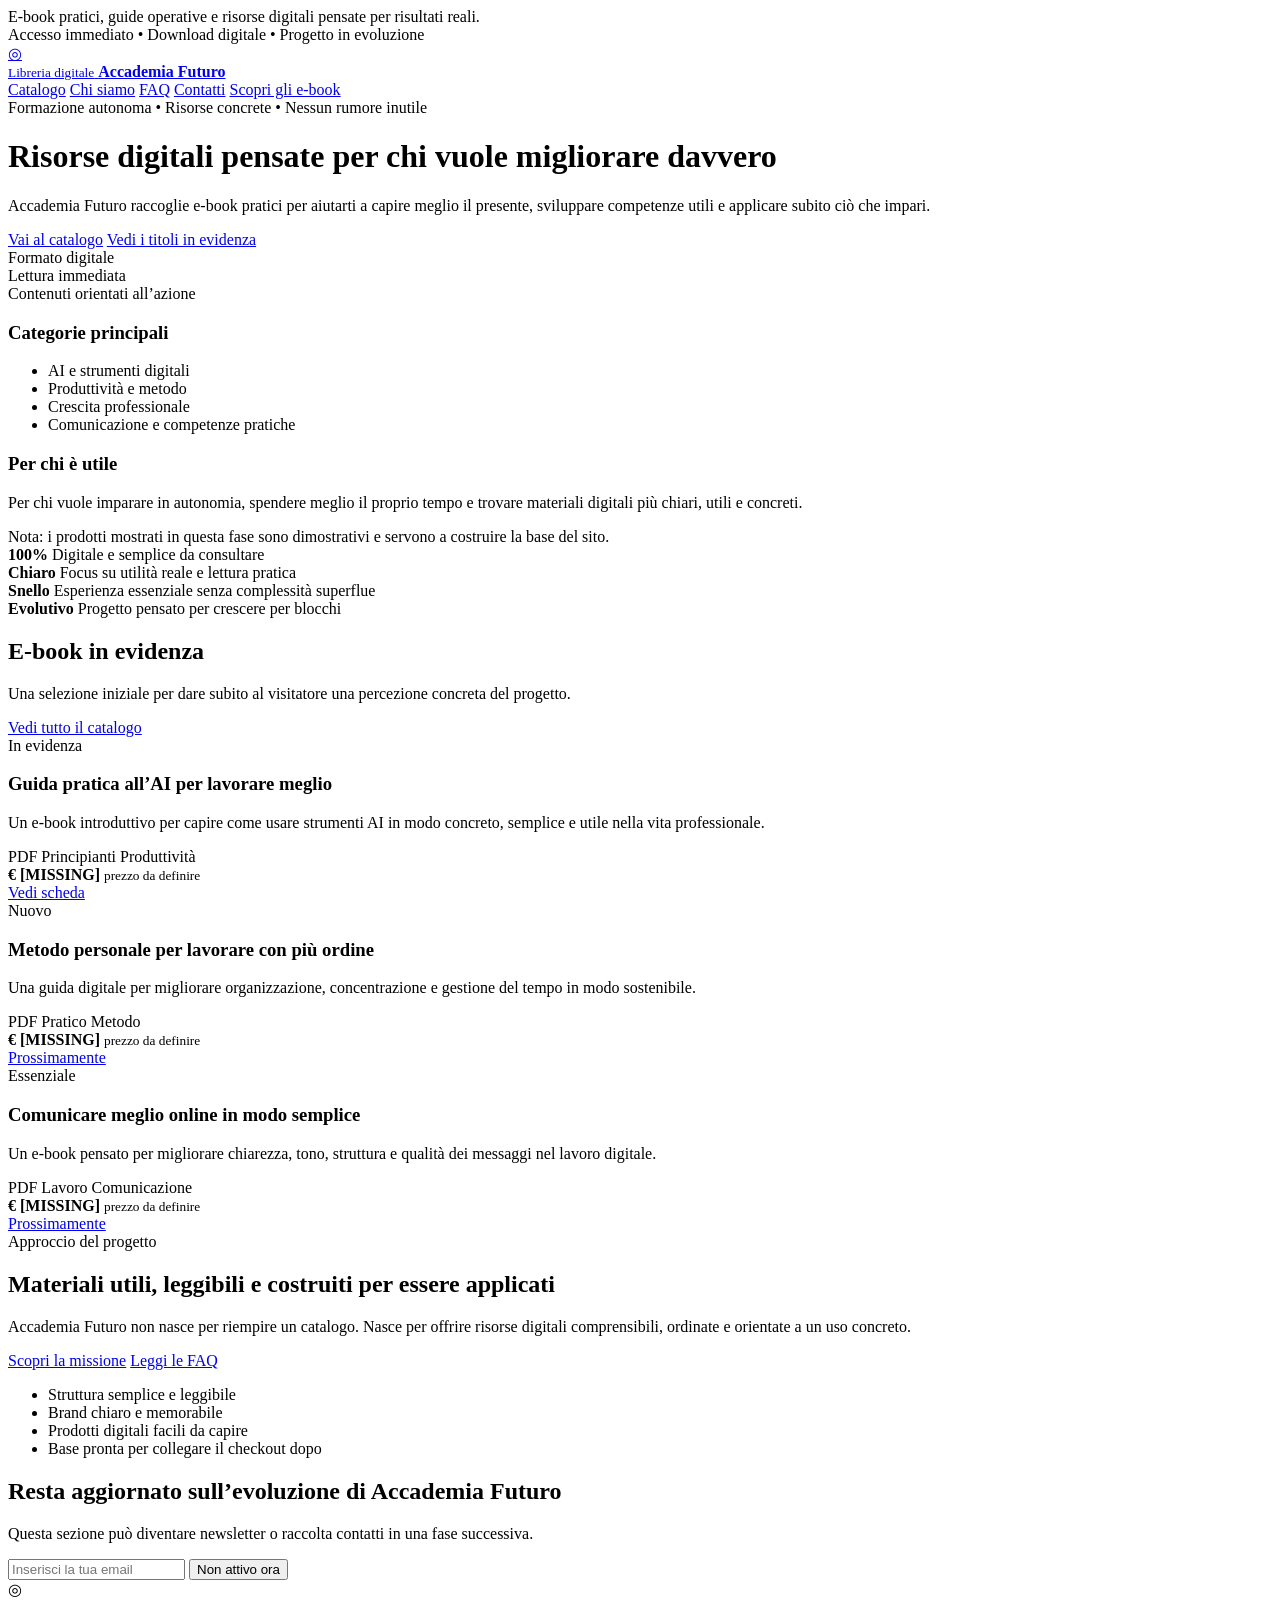
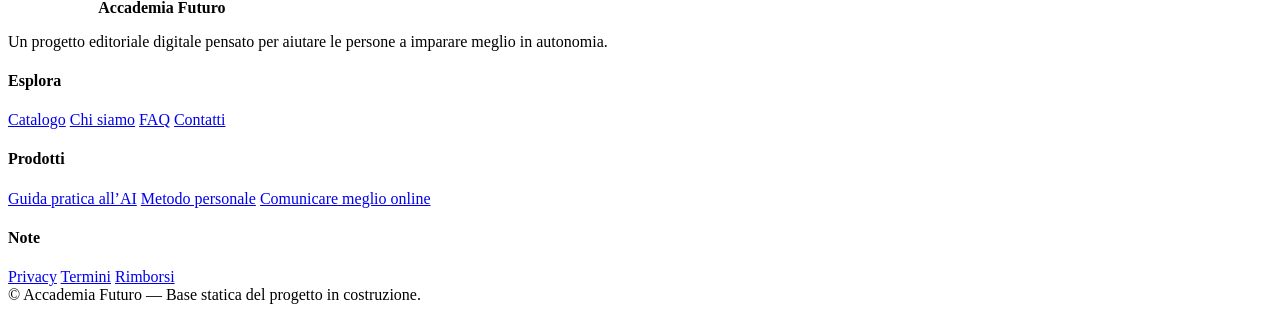
==== index.html @ 24c575aa "Create index.html" ====
<!DOCTYPE html>
<html lang="it">
<head>
  <meta charset="UTF-8" />
  <meta name="viewport" content="width=device-width, initial-scale=1.0" />
  <title>Accademia Futuro | E-book pratici per crescere davvero</title>
  <meta name="description" content="Accademia Futuro è una libreria digitale di e-book pratici per crescita personale, lavoro, AI, produttività e competenze utili nel mondo reale." />
  <link rel="stylesheet" href="assets/css/style.css" />
</head>
<body>
  <div class="topbar">
    <div class="container topbar-inner">
      <div>E-book pratici, guide operative e risorse digitali pensate per risultati reali.</div>
      <div>Accesso immediato • Download digitale • Progetto in evoluzione</div>
    </div>
  </div>

  <header class="site-header">
    <div class="container">
      <nav class="nav">
        <a class="brand" href="/">
          <div class="brand-mark">◎</div>
          <div class="brand-meta">
            <small>Libreria digitale</small>
            <strong>Accademia Futuro</strong>
          </div>
        </a>

        <div class="nav-links">
          <a href="catalogo/">Catalogo</a>
          <a href="chi-siamo/">Chi siamo</a>
          <a href="faq/">FAQ</a>
          <a href="contatti/">Contatti</a>
          <a href="catalogo/" class="nav-cta">Scopri gli e-book</a>
        </div>
      </nav>

      <div class="hero">
        <div class="hero-panel">
          <div class="eyebrow">Formazione autonoma • Risorse concrete • Nessun rumore inutile</div>
          <h1>Risorse digitali pensate per chi vuole migliorare davvero</h1>
          <p class="hero-subtitle">
            Accademia Futuro raccoglie e-book pratici per aiutarti a capire meglio il presente,
            sviluppare competenze utili e applicare subito ciò che impari.
          </p>

          <div class="hero-actions">
            <a class="btn btn-primary" href="catalogo/">Vai al catalogo</a>
            <a class="btn btn-secondary" href="#in-evidenza">Vedi i titoli in evidenza</a>
          </div>

          <div class="hero-trust">
            <div class="trust-pill">Formato digitale</div>
            <div class="trust-pill">Lettura immediata</div>
            <div class="trust-pill">Contenuti orientati all’azione</div>
          </div>
        </div>

        <aside class="hero-side">
          <div class="hero-card">
            <h3>Categorie principali</h3>
            <ul class="mini-list">
              <li>AI e strumenti digitali</li>
              <li>Produttività e metodo</li>
              <li>Crescita professionale</li>
              <li>Comunicazione e competenze pratiche</li>
            </ul>
          </div>

          <div class="hero-mini">
            <h3>Per chi è utile</h3>
            <p>
              Per chi vuole imparare in autonomia, spendere meglio il proprio tempo
              e trovare materiali digitali più chiari, utili e concreti.
            </p>
          </div>

          <div class="warn-box">
            Nota: i prodotti mostrati in questa fase sono dimostrativi e servono a costruire la base del sito.
          </div>
        </aside>
      </div>
    </div>
  </header>

  <main>
    <section class="section">
      <div class="container">
        <div class="stats-row">
          <div class="stat-card">
            <strong>100%</strong>
            <span>Digitale e semplice da consultare</span>
          </div>
          <div class="stat-card">
            <strong>Chiaro</strong>
            <span>Focus su utilità reale e lettura pratica</span>
          </div>
          <div class="stat-card">
            <strong>Snello</strong>
            <span>Esperienza essenziale senza complessità superflue</span>
          </div>
          <div class="stat-card">
            <strong>Evolutivo</strong>
            <span>Progetto pensato per crescere per blocchi</span>
          </div>
        </div>
      </div>
    </section>

    <section class="section" id="in-evidenza">
      <div class="container">
        <div class="section-head">
          <div>
            <h2>E-book in evidenza</h2>
            <p>Una selezione iniziale per dare subito al visitatore una percezione concreta del progetto.</p>
          </div>
          <a class="btn btn-primary" href="catalogo/">Vedi tutto il catalogo</a>
        </div>

        <div class="grid-3">
          <article class="course-card">
            <div class="badge">In evidenza</div>
            <h3>Guida pratica all’AI per lavorare meglio</h3>
            <p>Un e-book introduttivo per capire come usare strumenti AI in modo concreto, semplice e utile nella vita professionale.</p>
            <div class="meta">
              <span>PDF</span>
              <span>Principianti</span>
              <span>Produttività</span>
            </div>
            <div class="price-row">
              <div class="price">
                <strong>€ [MISSING]</strong>
                <small>prezzo da definire</small>
              </div>
              <a class="btn btn-primary" href="ebook/guida-ai-pratica.html">Vedi scheda</a>
            </div>
          </article>

          <article class="course-card">
            <div class="badge">Nuovo</div>
            <h3>Metodo personale per lavorare con più ordine</h3>
            <p>Una guida digitale per migliorare organizzazione, concentrazione e gestione del tempo in modo sostenibile.</p>
            <div class="meta">
              <span>PDF</span>
              <span>Pratico</span>
              <span>Metodo</span>
            </div>
            <div class="price-row">
              <div class="price">
                <strong>€ [MISSING]</strong>
                <small>prezzo da definire</small>
              </div>
              <a class="btn btn-primary" href="#">Prossimamente</a>
            </div>
          </article>

          <article class="course-card">
            <div class="badge">Essenziale</div>
            <h3>Comunicare meglio online in modo semplice</h3>
            <p>Un e-book pensato per migliorare chiarezza, tono, struttura e qualità dei messaggi nel lavoro digitale.</p>
            <div class="meta">
              <span>PDF</span>
              <span>Lavoro</span>
              <span>Comunicazione</span>
            </div>
            <div class="price-row">
              <div class="price">
                <strong>€ [MISSING]</strong>
                <small>prezzo da definire</small>
              </div>
              <a class="btn btn-primary" href="#">Prossimamente</a>
            </div>
          </article>
        </div>
      </div>
    </section>

    <section class="section">
      <div class="container">
        <div class="highlight-banner">
          <div>
            <div class="badge badge-light">Approccio del progetto</div>
            <h2>Materiali utili, leggibili e costruiti per essere applicati</h2>
            <p>
              Accademia Futuro non nasce per riempire un catalogo.
              Nasce per offrire risorse digitali comprensibili, ordinate e orientate a un uso concreto.
            </p>
            <div class="hero-actions">
              <a class="btn btn-primary" href="chi-siamo/">Scopri la missione</a>
              <a class="btn btn-secondary" href="faq/">Leggi le FAQ</a>
            </div>
          </div>
          <div>
            <ul class="check-list">
              <li>Struttura semplice e leggibile</li>
              <li>Brand chiaro e memorabile</li>
              <li>Prodotti digitali facili da capire</li>
              <li>Base pronta per collegare il checkout dopo</li>
            </ul>
          </div>
        </div>
      </div>
    </section>

    <section class="section" id="newsletter">
      <div class="container">
        <div class="card dark-card">
          <div class="section-head">
            <div>
              <h2>Resta aggiornato sull’evoluzione di Accademia Futuro</h2>
              <p>Questa sezione può diventare newsletter o raccolta contatti in una fase successiva.</p>
            </div>
          </div>

          <div class="newsletter">
            <input type="email" placeholder="Inserisci la tua email" />
            <button class="btn btn-primary" type="button">Non attivo ora</button>
          </div>
        </div>
      </div>
    </section>
  </main>

  <footer class="footer">
    <div class="container">
      <div class="footer-grid">
        <div>
          <div class="brand footer-brand">
            <div class="brand-mark">◎</div>
            <div class="brand-meta">
              <small style="color:rgba(255,255,255,0.62);">Libreria digitale</small>
              <strong>Accademia Futuro</strong>
            </div>
          </div>
          <p>Un progetto editoriale digitale pensato per aiutare le persone a imparare meglio in autonomia.</p>
        </div>

        <div>
          <h4>Esplora</h4>
          <a href="catalogo/">Catalogo</a>
          <a href="chi-siamo/">Chi siamo</a>
          <a href="faq/">FAQ</a>
          <a href="contatti/">Contatti</a>
        </div>

        <div>
          <h4>Prodotti</h4>
          <a href="ebook/guida-ai-pratica.html">Guida pratica all’AI</a>
          <a href="#">Metodo personale</a>
          <a href="#">Comunicare meglio online</a>
        </div>

        <div>
          <h4>Note</h4>
          <a href="#">Privacy</a>
          <a href="#">Termini</a>
          <a href="#">Rimborsi</a>
        </div>
      </div>

      <div class="footer-bottom">
        © Accademia Futuro — Base statica del progetto in costruzione.
      </div>
    </div>
  </footer>

  <script src="assets/js/main.js"></script>
</body>
</html>
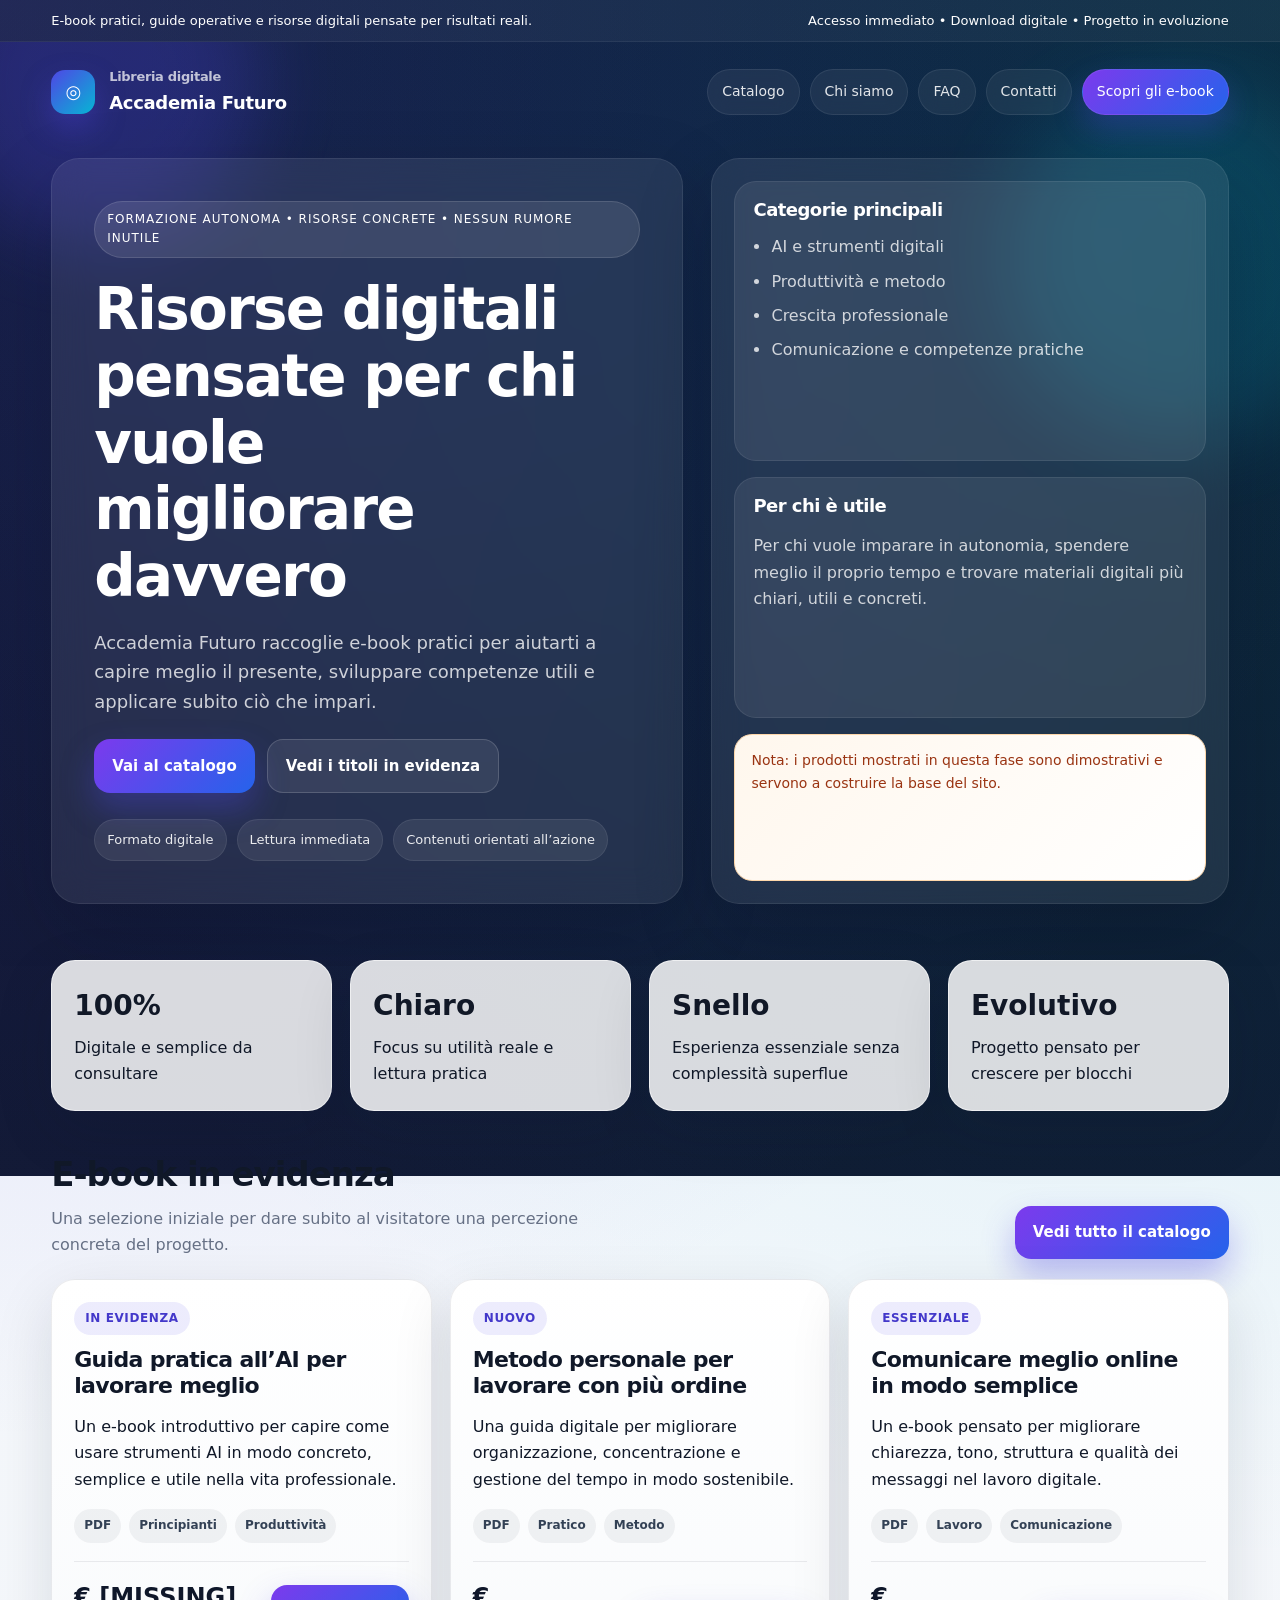
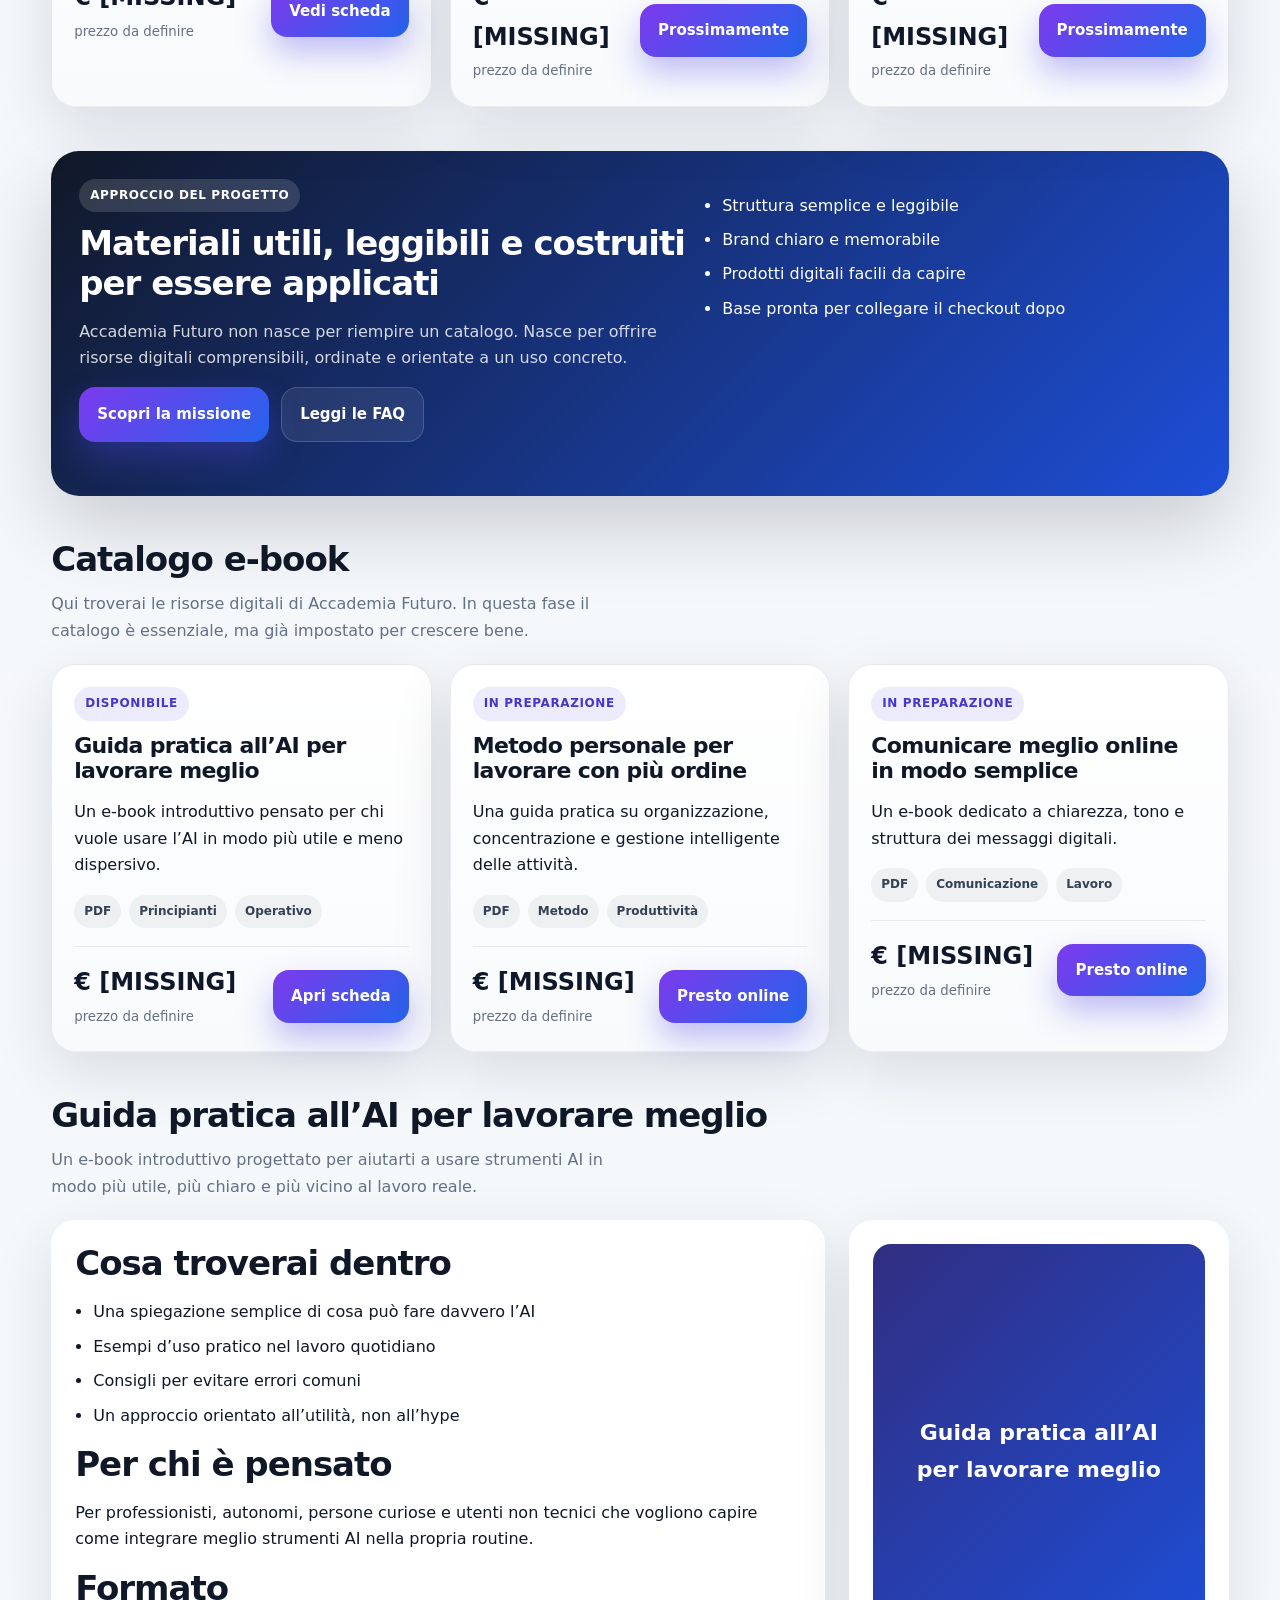
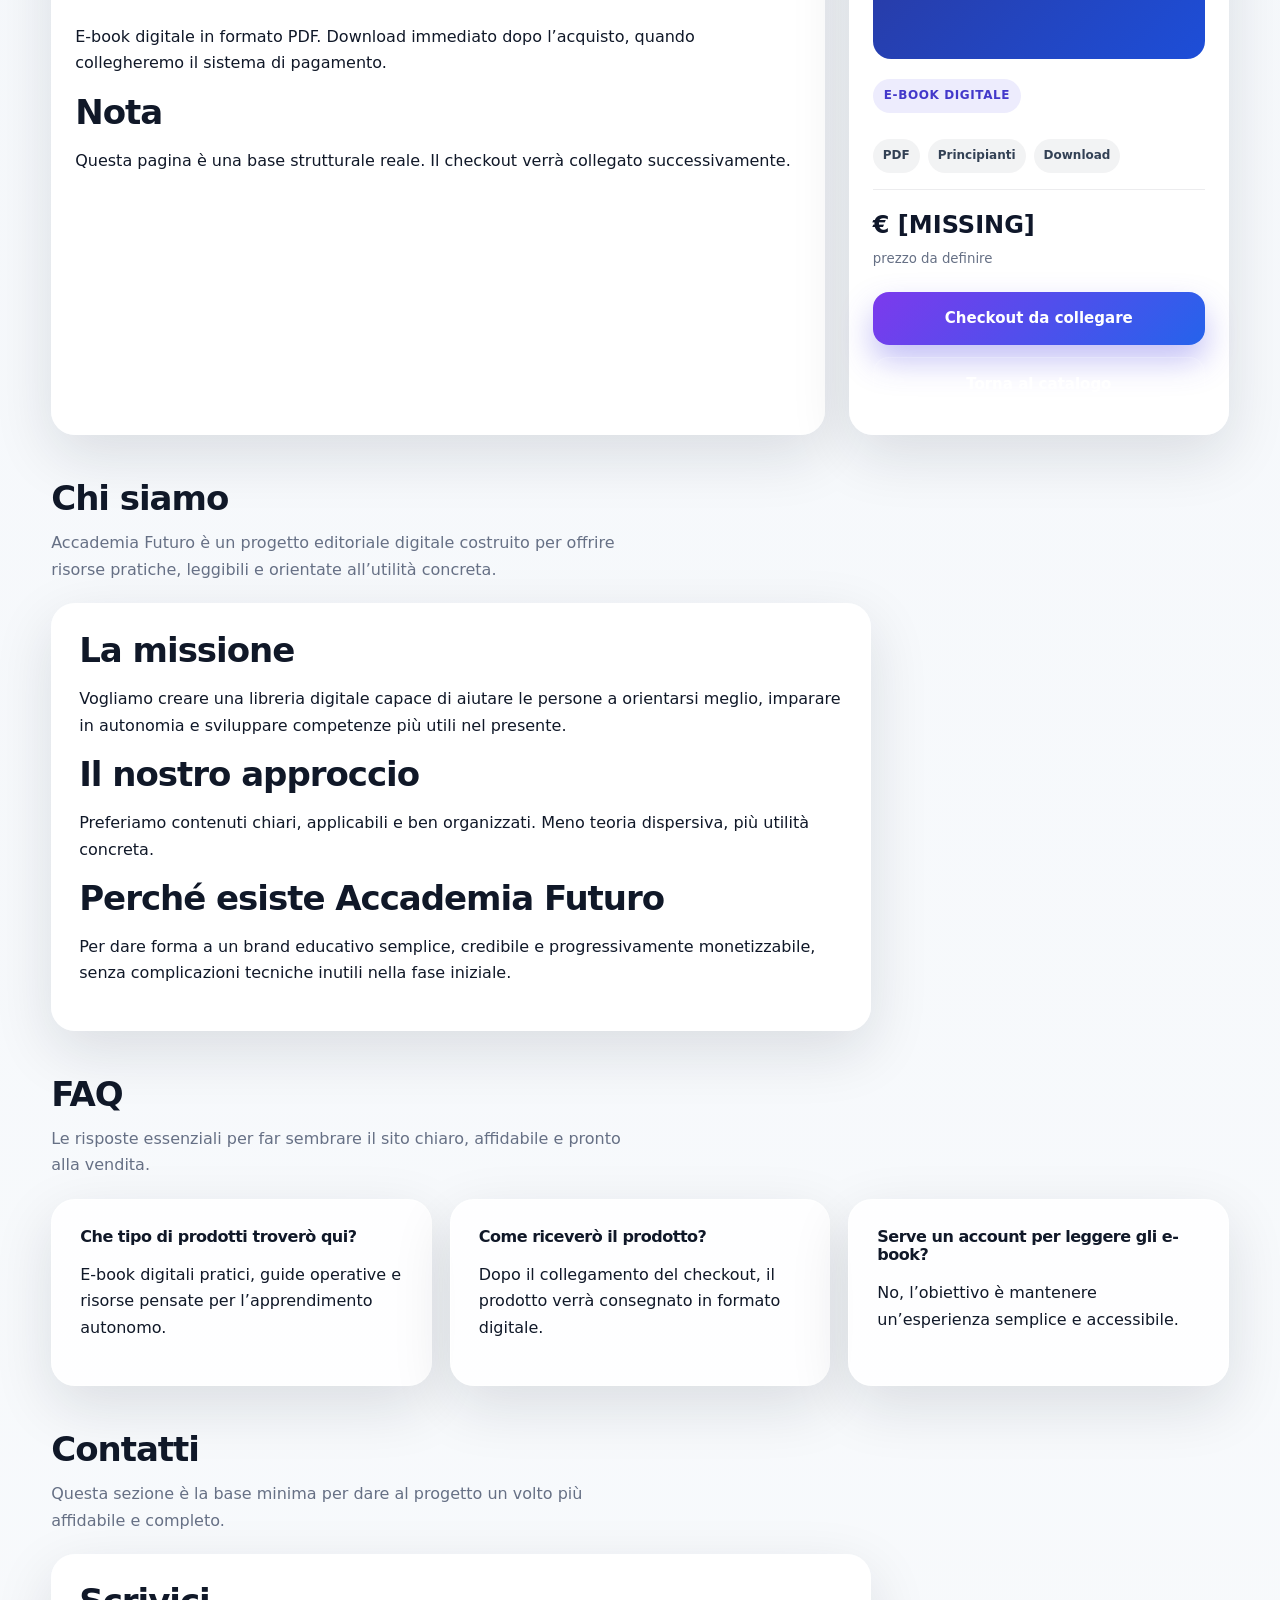
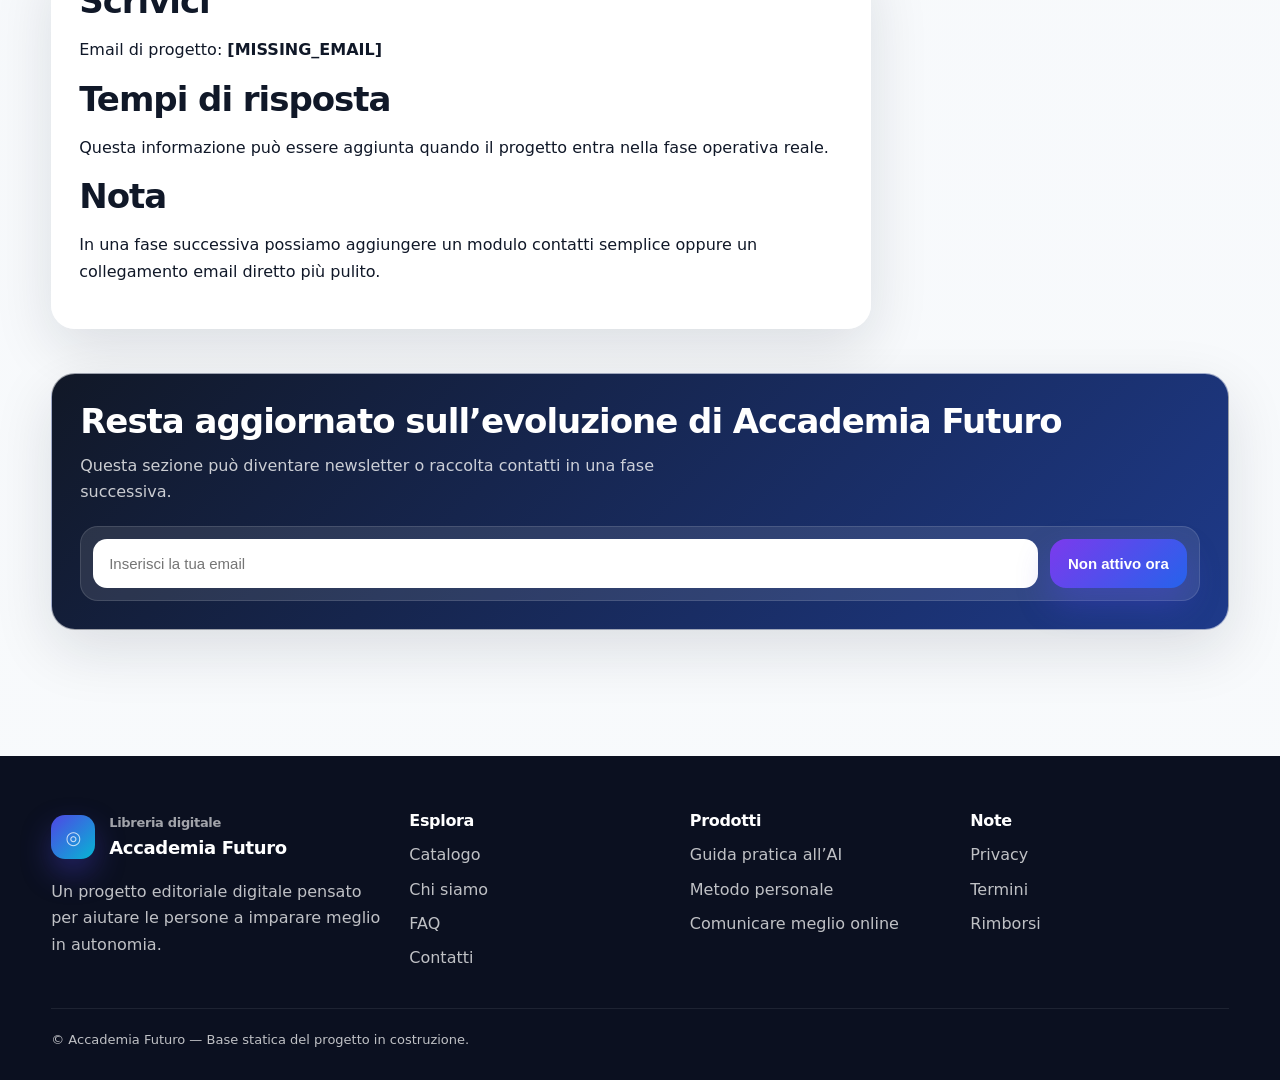
==== commit 0a4269e9: "Update index.html" ====
--- a/index.html
+++ b/index.html
@@ -4,7 +4,10 @@
   <meta charset="UTF-8" />
   <meta name="viewport" content="width=device-width, initial-scale=1.0" />
   <title>Accademia Futuro | E-book pratici per crescere davvero</title>
-  <meta name="description" content="Accademia Futuro è una libreria digitale di e-book pratici per crescita personale, lavoro, AI, produttività e competenze utili nel mondo reale." />
+  <meta
+    name="description"
+    content="Accademia Futuro è una libreria digitale di e-book pratici per crescita personale, lavoro, AI, produttività e competenze utili nel mondo reale."
+  />
   <link rel="stylesheet" href="assets/css/style.css" />
 </head>
 <body>
@@ -15,10 +18,10 @@
     </div>
   </div>
 
-  <header class="site-header">
+  <header class="site-header" id="home">
     <div class="container">
       <nav class="nav">
-        <a class="brand" href="/">
+        <a class="brand" href="#home">
           <div class="brand-mark">◎</div>
           <div class="brand-meta">
             <small>Libreria digitale</small>
@@ -27,11 +30,11 @@
         </a>
 
         <div class="nav-links">
-          <a href="catalogo/">Catalogo</a>
-          <a href="chi-siamo/">Chi siamo</a>
-          <a href="faq/">FAQ</a>
-          <a href="contatti/">Contatti</a>
-          <a href="catalogo/" class="nav-cta">Scopri gli e-book</a>
+          <a href="#catalogo">Catalogo</a>
+          <a href="#chi-siamo">Chi siamo</a>
+          <a href="#faq">FAQ</a>
+          <a href="#contatti">Contatti</a>
+          <a href="#catalogo" class="nav-cta">Scopri gli e-book</a>
         </div>
       </nav>
 
@@ -45,7 +48,7 @@
           </p>
 
           <div class="hero-actions">
-            <a class="btn btn-primary" href="catalogo/">Vai al catalogo</a>
+            <a class="btn btn-primary" href="#catalogo">Vai al catalogo</a>
             <a class="btn btn-secondary" href="#in-evidenza">Vedi i titoli in evidenza</a>
           </div>
 
@@ -114,7 +117,7 @@
             <h2>E-book in evidenza</h2>
             <p>Una selezione iniziale per dare subito al visitatore una percezione concreta del progetto.</p>
           </div>
-          <a class="btn btn-primary" href="catalogo/">Vedi tutto il catalogo</a>
+          <a class="btn btn-primary" href="#catalogo">Vedi tutto il catalogo</a>
         </div>
 
         <div class="grid-3">
@@ -132,7 +135,7 @@
                 <strong>€ [MISSING]</strong>
                 <small>prezzo da definire</small>
               </div>
-              <a class="btn btn-primary" href="ebook/guida-ai-pratica.html">Vedi scheda</a>
+              <a class="btn btn-primary" href="#prodotto-ai">Vedi scheda</a>
             </div>
           </article>
 
@@ -150,7 +153,7 @@
                 <strong>€ [MISSING]</strong>
                 <small>prezzo da definire</small>
               </div>
-              <a class="btn btn-primary" href="#">Prossimamente</a>
+              <a class="btn btn-primary" href="#catalogo">Prossimamente</a>
             </div>
           </article>
 
@@ -168,7 +171,7 @@
                 <strong>€ [MISSING]</strong>
                 <small>prezzo da definire</small>
               </div>
-              <a class="btn btn-primary" href="#">Prossimamente</a>
+              <a class="btn btn-primary" href="#catalogo">Prossimamente</a>
             </div>
           </article>
         </div>
@@ -186,8 +189,8 @@
               Nasce per offrire risorse digitali comprensibili, ordinate e orientate a un uso concreto.
             </p>
             <div class="hero-actions">
-              <a class="btn btn-primary" href="chi-siamo/">Scopri la missione</a>
-              <a class="btn btn-secondary" href="faq/">Leggi le FAQ</a>
+              <a class="btn btn-primary" href="#chi-siamo">Scopri la missione</a>
+              <a class="btn btn-secondary" href="#faq">Leggi le FAQ</a>
             </div>
           </div>
           <div>
@@ -198,6 +201,231 @@
               <li>Base pronta per collegare il checkout dopo</li>
             </ul>
           </div>
+        </div>
+      </div>
+    </section>
+
+    <section class="section" id="catalogo">
+      <div class="container">
+        <div class="section-head">
+          <div>
+            <h2>Catalogo e-book</h2>
+            <p>
+              Qui troverai le risorse digitali di Accademia Futuro.
+              In questa fase il catalogo è essenziale, ma già impostato per crescere bene.
+            </p>
+          </div>
+        </div>
+
+        <div class="grid-3">
+          <article class="course-card">
+            <div class="badge">Disponibile</div>
+            <h3>Guida pratica all’AI per lavorare meglio</h3>
+            <p>Un e-book introduttivo pensato per chi vuole usare l’AI in modo più utile e meno dispersivo.</p>
+            <div class="meta">
+              <span>PDF</span>
+              <span>Principianti</span>
+              <span>Operativo</span>
+            </div>
+            <div class="price-row">
+              <div class="price">
+                <strong>€ [MISSING]</strong>
+                <small>prezzo da definire</small>
+              </div>
+              <a class="btn btn-primary" href="#prodotto-ai">Apri scheda</a>
+            </div>
+          </article>
+
+          <article class="course-card">
+            <div class="badge">In preparazione</div>
+            <h3>Metodo personale per lavorare con più ordine</h3>
+            <p>Una guida pratica su organizzazione, concentrazione e gestione intelligente delle attività.</p>
+            <div class="meta">
+              <span>PDF</span>
+              <span>Metodo</span>
+              <span>Produttività</span>
+            </div>
+            <div class="price-row">
+              <div class="price">
+                <strong>€ [MISSING]</strong>
+                <small>prezzo da definire</small>
+              </div>
+              <a class="btn btn-primary" href="#catalogo">Presto online</a>
+            </div>
+          </article>
+
+          <article class="course-card">
+            <div class="badge">In preparazione</div>
+            <h3>Comunicare meglio online in modo semplice</h3>
+            <p>Un e-book dedicato a chiarezza, tono e struttura dei messaggi digitali.</p>
+            <div class="meta">
+              <span>PDF</span>
+              <span>Comunicazione</span>
+              <span>Lavoro</span>
+            </div>
+            <div class="price-row">
+              <div class="price">
+                <strong>€ [MISSING]</strong>
+                <small>prezzo da definire</small>
+              </div>
+              <a class="btn btn-primary" href="#catalogo">Presto online</a>
+            </div>
+          </article>
+        </div>
+      </div>
+    </section>
+
+    <section class="section" id="prodotto-ai">
+      <div class="container">
+        <div class="section-head">
+          <div>
+            <h2>Guida pratica all’AI per lavorare meglio</h2>
+            <p>
+              Un e-book introduttivo progettato per aiutarti a usare strumenti AI
+              in modo più utile, più chiaro e più vicino al lavoro reale.
+            </p>
+          </div>
+        </div>
+
+        <div class="product-layout">
+          <div class="product-box">
+            <h2>Cosa troverai dentro</h2>
+            <ul class="list-clean">
+              <li>Una spiegazione semplice di cosa può fare davvero l’AI</li>
+              <li>Esempi d’uso pratico nel lavoro quotidiano</li>
+              <li>Consigli per evitare errori comuni</li>
+              <li>Un approccio orientato all’utilità, non all’hype</li>
+            </ul>
+
+            <h2>Per chi è pensato</h2>
+            <p>
+              Per professionisti, autonomi, persone curiose e utenti non tecnici
+              che vogliono capire come integrare meglio strumenti AI nella propria routine.
+            </p>
+
+            <h2>Formato</h2>
+            <p>
+              E-book digitale in formato PDF. Download immediato dopo l’acquisto,
+              quando collegheremo il sistema di pagamento.
+            </p>
+
+            <h2>Nota</h2>
+            <p>
+              Questa pagina è una base strutturale reale. Il checkout verrà collegato successivamente.
+            </p>
+          </div>
+
+          <aside class="product-box">
+            <div class="product-cover">
+              Guida pratica all’AI<br />per lavorare meglio
+            </div>
+
+            <div style="margin-top:20px;">
+              <div class="badge">E-book digitale</div>
+              <div class="meta">
+                <span>PDF</span>
+                <span>Principianti</span>
+                <span>Download</span>
+              </div>
+
+              <div class="price-row" style="margin-top:8px;">
+                <div class="price">
+                  <strong>€ [MISSING]</strong>
+                  <small>prezzo da definire</small>
+                </div>
+              </div>
+
+              <div style="margin-top:20px; display:grid; gap:12px;">
+                <a class="btn btn-primary" href="#">Checkout da collegare</a>
+                <a class="btn btn-secondary" href="#catalogo">Torna al catalogo</a>
+              </div>
+            </div>
+          </aside>
+        </div>
+      </div>
+    </section>
+
+    <section class="section" id="chi-siamo">
+      <div class="container">
+        <div class="section-head">
+          <div>
+            <h2>Chi siamo</h2>
+            <p>
+              Accademia Futuro è un progetto editoriale digitale costruito per offrire risorse pratiche,
+              leggibili e orientate all’utilità concreta.
+            </p>
+          </div>
+        </div>
+
+        <div class="page-card text-block">
+          <h2>La missione</h2>
+          <p>
+            Vogliamo creare una libreria digitale capace di aiutare le persone a orientarsi meglio,
+            imparare in autonomia e sviluppare competenze più utili nel presente.
+          </p>
+
+          <h2>Il nostro approccio</h2>
+          <p>
+            Preferiamo contenuti chiari, applicabili e ben organizzati. Meno teoria dispersiva, più utilità concreta.
+          </p>
+
+          <h2>Perché esiste Accademia Futuro</h2>
+          <p>
+            Per dare forma a un brand educativo semplice, credibile e progressivamente monetizzabile,
+            senza complicazioni tecniche inutili nella fase iniziale.
+          </p>
+        </div>
+      </div>
+    </section>
+
+    <section class="section" id="faq">
+      <div class="container">
+        <div class="section-head">
+          <div>
+            <h2>FAQ</h2>
+            <p>Le risposte essenziali per far sembrare il sito chiaro, affidabile e pronto alla vendita.</p>
+          </div>
+        </div>
+
+        <div class="grid-3">
+          <article class="faq-item card">
+            <h4>Che tipo di prodotti troverò qui?</h4>
+            <p>E-book digitali pratici, guide operative e risorse pensate per l’apprendimento autonomo.</p>
+          </article>
+
+          <article class="faq-item card">
+            <h4>Come riceverò il prodotto?</h4>
+            <p>Dopo il collegamento del checkout, il prodotto verrà consegnato in formato digitale.</p>
+          </article>
+
+          <article class="faq-item card">
+            <h4>Serve un account per leggere gli e-book?</h4>
+            <p>No, l’obiettivo è mantenere un’esperienza semplice e accessibile.</p>
+          </article>
+        </div>
+      </div>
+    </section>
+
+    <section class="section" id="contatti">
+      <div class="container">
+        <div class="section-head">
+          <div>
+            <h2>Contatti</h2>
+            <p>Questa sezione è la base minima per dare al progetto un volto più affidabile e completo.</p>
+          </div>
+        </div>
+
+        <div class="page-card text-block">
+          <h2>Scrivici</h2>
+          <p>Email di progetto: <strong>[MISSING_EMAIL]</strong></p>
+
+          <h2>Tempi di risposta</h2>
+          <p>Questa informazione può essere aggiunta quando il progetto entra nella fase operativa reale.</p>
+
+          <h2>Nota</h2>
+          <p>
+            In una fase successiva possiamo aggiungere un modulo contatti semplice oppure un collegamento email diretto più pulito.
+          </p>
         </div>
       </div>
     </section>
@@ -237,17 +465,17 @@
 
         <div>
           <h4>Esplora</h4>
-          <a href="catalogo/">Catalogo</a>
-          <a href="chi-siamo/">Chi siamo</a>
-          <a href="faq/">FAQ</a>
-          <a href="contatti/">Contatti</a>
+          <a href="#catalogo">Catalogo</a>
+          <a href="#chi-siamo">Chi siamo</a>
+          <a href="#faq">FAQ</a>
+          <a href="#contatti">Contatti</a>
         </div>
 
         <div>
           <h4>Prodotti</h4>
-          <a href="ebook/guida-ai-pratica.html">Guida pratica all’AI</a>
-          <a href="#">Metodo personale</a>
-          <a href="#">Comunicare meglio online</a>
+          <a href="#prodotto-ai">Guida pratica all’AI</a>
+          <a href="#catalogo">Metodo personale</a>
+          <a href="#catalogo">Comunicare meglio online</a>
         </div>
 
         <div>
--- a/assets/css/style.css
+++ b/assets/css/style.css
@@ -0,0 +1,641 @@
+:root {
+  --bg: #0b1020;
+  --surface: rgba(255, 255, 255, 0.84);
+  --text: #101828;
+  --muted: #667085;
+  --muted-dark: rgba(255,255,255,0.78);
+  --accent: #4f46e5;
+  --accent-2: #06b6d4;
+  --warn: #fff7ed;
+  --warn-text: #9a3412;
+  --shadow: 0 20px 60px rgba(15, 23, 42, 0.12);
+  --shadow-strong: 0 30px 80px rgba(2, 6, 23, 0.18);
+  --radius: 24px;
+  --max: 1240px;
+}
+
+* {
+  box-sizing: border-box;
+}
+
+html {
+  scroll-behavior: smooth;
+}
+
+body {
+  margin: 0;
+  font-family: Inter, ui-sans-serif, system-ui, -apple-system, BlinkMacSystemFont, "Segoe UI", sans-serif;
+  background:
+    radial-gradient(circle at top left, rgba(79, 70, 229, 0.22), transparent 24%),
+    radial-gradient(circle at top right, rgba(6, 182, 212, 0.18), transparent 26%),
+    linear-gradient(180deg, #0a1020 0%, #10182f 20%, #f4f7fb 20%, #f8fafc 100%);
+  color: var(--text);
+  line-height: 1.65;
+}
+
+a {
+  color: inherit;
+  text-decoration: none;
+}
+
+.container {
+  width: min(var(--max), 92%);
+  margin: 0 auto;
+}
+
+.topbar {
+  padding: 10px 0;
+  color: white;
+  font-size: 13px;
+  background: rgba(255,255,255,0.04);
+  border-bottom: 1px solid rgba(255,255,255,0.06);
+}
+
+.topbar-inner {
+  display: flex;
+  justify-content: space-between;
+  gap: 16px;
+  flex-wrap: wrap;
+}
+
+.site-header {
+  position: relative;
+  overflow: hidden;
+  color: white;
+  padding-bottom: 62px;
+}
+
+.site-header::before,
+.site-header::after {
+  content: "";
+  position: absolute;
+  border-radius: 999px;
+  filter: blur(40px);
+  opacity: 0.6;
+  pointer-events: none;
+}
+
+.site-header::before {
+  width: 320px;
+  height: 320px;
+  background: rgba(79, 70, 229, 0.42);
+  top: -120px;
+  left: -60px;
+}
+
+.site-header::after {
+  width: 360px;
+  height: 360px;
+  background: rgba(6, 182, 212, 0.28);
+  top: 40px;
+  right: -80px;
+}
+
+.nav {
+  display: flex;
+  align-items: center;
+  justify-content: space-between;
+  gap: 24px;
+  padding: 24px 0 22px;
+  position: relative;
+  z-index: 2;
+}
+
+.brand {
+  display: flex;
+  align-items: center;
+  gap: 14px;
+  font-weight: 800;
+  letter-spacing: -0.02em;
+}
+
+.brand-mark {
+  width: 44px;
+  height: 44px;
+  border-radius: 14px;
+  display: grid;
+  place-items: center;
+  background: linear-gradient(135deg, var(--accent) 0%, var(--accent-2) 100%);
+  box-shadow: 0 14px 30px rgba(79, 70, 229, 0.35);
+  font-size: 18px;
+}
+
+.brand-meta small {
+  display: block;
+  color: rgba(255,255,255,0.72);
+  font-weight: 600;
+  font-size: 13px;
+}
+
+.brand-meta strong {
+  font-size: 18px;
+  color: white;
+}
+
+.nav-links {
+  display: flex;
+  gap: 10px;
+  flex-wrap: wrap;
+  align-items: center;
+}
+
+.nav-links a {
+  padding: 10px 14px;
+  border-radius: 999px;
+  color: rgba(255,255,255,0.88);
+  background: rgba(255,255,255,0.06);
+  border: 1px solid rgba(255,255,255,0.08);
+  backdrop-filter: blur(10px);
+  font-size: 14px;
+}
+
+.nav-links .nav-cta {
+  background: linear-gradient(135deg, #7c3aed 0%, #2563eb 100%);
+  color: white;
+  box-shadow: 0 14px 30px rgba(79, 70, 229, 0.28);
+}
+
+.hero {
+  position: relative;
+  z-index: 2;
+  display: grid;
+  grid-template-columns: 1.1fr 0.9fr;
+  gap: 28px;
+  align-items: stretch;
+  padding-top: 18px;
+}
+
+.hero-panel,
+.hero-side {
+  background: rgba(255,255,255,0.08);
+  border: 1px solid rgba(255,255,255,0.08);
+  border-radius: 28px;
+  backdrop-filter: blur(18px);
+  box-shadow: var(--shadow-strong);
+}
+
+.hero-panel {
+  padding: 42px;
+}
+
+.hero-side {
+  padding: 22px;
+  display: grid;
+  gap: 16px;
+}
+
+.eyebrow {
+  display: inline-flex;
+  align-items: center;
+  gap: 8px;
+  padding: 8px 12px;
+  border-radius: 999px;
+  background: rgba(255,255,255,0.1);
+  font-size: 12px;
+  letter-spacing: 0.08em;
+  text-transform: uppercase;
+  margin-bottom: 18px;
+  border: 1px solid rgba(255,255,255,0.12);
+}
+
+h1, h2, h3, h4 {
+  margin: 0 0 12px;
+  line-height: 1.15;
+  letter-spacing: -0.03em;
+}
+
+h1 {
+  font-size: 58px;
+  max-width: 12ch;
+}
+
+h2 {
+  font-size: 34px;
+}
+
+h3 {
+  font-size: 22px;
+}
+
+h4 {
+  font-size: 16px;
+}
+
+.hero-subtitle {
+  font-size: 18px;
+  max-width: 60ch;
+  color: var(--muted-dark);
+  margin-bottom: 22px;
+}
+
+.hero-actions {
+  display: flex;
+  gap: 12px;
+  flex-wrap: wrap;
+  margin: 10px 0 26px;
+}
+
+.hero-trust {
+  display: flex;
+  flex-wrap: wrap;
+  gap: 10px;
+}
+
+.trust-pill {
+  padding: 9px 12px;
+  border-radius: 999px;
+  font-size: 13px;
+  color: rgba(255,255,255,0.9);
+  background: rgba(255,255,255,0.08);
+  border: 1px solid rgba(255,255,255,0.08);
+}
+
+.hero-card,
+.hero-mini {
+  background: rgba(255,255,255,0.08);
+  border-radius: 22px;
+  border: 1px solid rgba(255,255,255,0.08);
+  padding: 18px;
+}
+
+.hero-card h3,
+.hero-mini h3 {
+  color: white;
+  font-size: 18px;
+}
+
+.hero-card p,
+.hero-mini p,
+.hero-card li,
+.hero-mini li {
+  color: rgba(255,255,255,0.78);
+}
+
+main {
+  padding: 0 0 80px;
+  margin-top: -28px;
+  position: relative;
+  z-index: 3;
+}
+
+.section {
+  padding: 22px 0;
+}
+
+.card,
+.stat-card,
+.course-card,
+.faq-item {
+  background: var(--surface);
+  border: 1px solid rgba(255,255,255,0.58);
+  border-radius: var(--radius);
+  box-shadow: var(--shadow);
+}
+
+.card {
+  padding: 28px;
+}
+
+.dark-card {
+  background: linear-gradient(135deg, #111827 0%, #1e3a8a 100%);
+  color: white;
+}
+
+.section-head {
+  display: flex;
+  justify-content: space-between;
+  align-items: end;
+  gap: 18px;
+  margin-bottom: 20px;
+}
+
+.section-head p {
+  margin: 0;
+  color: var(--muted);
+  max-width: 58ch;
+}
+
+.dark-card .section-head p {
+  color: rgba(255,255,255,0.78);
+}
+
+.grid-3 {
+  display: grid;
+  grid-template-columns: repeat(3, minmax(0, 1fr));
+  gap: 18px;
+}
+
+.stats-row {
+  display: grid;
+  grid-template-columns: repeat(4, 1fr);
+  gap: 18px;
+}
+
+.stat-card {
+  padding: 22px;
+}
+
+.stat-card strong {
+  display: block;
+  font-size: 28px;
+  margin-bottom: 6px;
+  color: #111827;
+}
+
+.course-card {
+  padding: 22px;
+  border: 1px solid rgba(15, 23, 42, 0.08);
+  background: linear-gradient(180deg, rgba(255,255,255,0.96), rgba(248,250,252,0.96));
+}
+
+.badge {
+  display: inline-flex;
+  align-items: center;
+  gap: 8px;
+  padding: 7px 11px;
+  border-radius: 999px;
+  font-size: 12px;
+  font-weight: 800;
+  letter-spacing: 0.05em;
+  text-transform: uppercase;
+  background: rgba(79, 70, 229, 0.1);
+  color: #4338ca;
+  margin-bottom: 12px;
+}
+
+.badge-light {
+  background: rgba(255,255,255,0.14);
+  color: white;
+}
+
+.meta {
+  display: flex;
+  flex-wrap: wrap;
+  gap: 8px;
+  margin: 14px 0 16px;
+}
+
+.meta span {
+  display: inline-flex;
+  padding: 7px 10px;
+  border-radius: 999px;
+  background: rgba(15, 23, 42, 0.05);
+  color: #334155;
+  font-size: 12px;
+  font-weight: 700;
+}
+
+.price-row {
+  display: flex;
+  justify-content: space-between;
+  align-items: center;
+  gap: 16px;
+  margin-top: 18px;
+  padding-top: 16px;
+  border-top: 1px solid rgba(15, 23, 42, 0.08);
+}
+
+.price strong {
+  display: block;
+  font-size: 24px;
+  color: #0f172a;
+}
+
+.price small {
+  color: var(--muted);
+}
+
+.highlight-banner {
+  display: grid;
+  grid-template-columns: 1.1fr 0.9fr;
+  gap: 18px;
+  padding: 28px;
+  border-radius: 28px;
+  background: linear-gradient(135deg, #111827 0%, #1d4ed8 100%);
+  color: white;
+  box-shadow: var(--shadow-strong);
+}
+
+.highlight-banner p {
+  color: rgba(255,255,255,0.82);
+}
+
+.check-list,
+.mini-list {
+  margin: 14px 0 0;
+  padding-left: 18px;
+}
+
+.check-list li,
+.mini-list li {
+  margin-bottom: 8px;
+}
+
+.warn-box {
+  background: linear-gradient(135deg, var(--warn), #fff);
+  color: var(--warn-text);
+  border: 1px solid #fed7aa;
+  border-radius: 18px;
+  padding: 14px 16px;
+  font-size: 14px;
+}
+
+.newsletter {
+  display: grid;
+  grid-template-columns: 1fr auto;
+  gap: 12px;
+  padding: 12px;
+  border-radius: 18px;
+  background: rgba(255,255,255,0.1);
+  border: 1px solid rgba(255,255,255,0.12);
+  margin-top: 18px;
+}
+
+.newsletter input {
+  border: none;
+  outline: none;
+  border-radius: 14px;
+  padding: 16px;
+  font-size: 15px;
+}
+
+.btn {
+  display: inline-flex;
+  align-items: center;
+  justify-content: center;
+  gap: 10px;
+  padding: 14px 18px;
+  border-radius: 16px;
+  font-weight: 700;
+  font-size: 15px;
+  border: none;
+  cursor: pointer;
+  transition: transform 0.2s ease, box-shadow 0.2s ease;
+}
+
+.btn:hover {
+  transform: translateY(-1px);
+}
+
+.btn-primary {
+  background: linear-gradient(135deg, #7c3aed 0%, #2563eb 100%);
+  color: white;
+  box-shadow: 0 16px 32px rgba(79, 70, 229, 0.34);
+}
+
+.btn-secondary {
+  background: rgba(255,255,255,0.08);
+  color: white;
+  border: 1px solid rgba(255,255,255,0.16);
+}
+
+.footer {
+  background: #0b1020;
+  color: rgba(255,255,255,0.74);
+  padding: 56px 0 30px;
+  margin-top: 24px;
+}
+
+.footer-grid {
+  display: grid;
+  grid-template-columns: 1.3fr 1fr 1fr 1fr;
+  gap: 22px;
+  margin-bottom: 28px;
+}
+
+.footer h4 {
+  color: white;
+  font-size: 16px;
+  text-transform: none;
+  letter-spacing: -0.02em;
+}
+
+.footer a {
+  display: block;
+  margin-bottom: 8px;
+}
+
+.footer-bottom {
+  padding-top: 20px;
+  border-top: 1px solid rgba(255,255,255,0.08);
+  font-size: 13px;
+}
+
+.footer-brand {
+  margin-bottom: 12px;
+}
+
+.page-hero {
+  padding: 42px 0 8px;
+  color: white;
+}
+
+.page-hero h1 {
+  max-width: none;
+  font-size: 46px;
+}
+
+.page-card {
+  padding: 28px;
+  background: rgba(255,255,255,0.92);
+  border-radius: 24px;
+  box-shadow: var(--shadow);
+}
+
+.text-block {
+  max-width: 820px;
+}
+
+.product-layout {
+  display: grid;
+  grid-template-columns: 1fr 380px;
+  gap: 24px;
+}
+
+.product-box {
+  background: rgba(255,255,255,0.92);
+  border-radius: 24px;
+  padding: 24px;
+  box-shadow: var(--shadow);
+}
+
+.product-cover {
+  width: 100%;
+  aspect-ratio: 4 / 5;
+  border-radius: 18px;
+  background: linear-gradient(135deg, #312e81 0%, #1d4ed8 100%);
+  display: grid;
+  place-items: center;
+  color: white;
+  font-size: 22px;
+  font-weight: 700;
+  text-align: center;
+  padding: 20px;
+}
+
+.list-clean {
+  padding-left: 18px;
+}
+
+.list-clean li {
+  margin-bottom: 8px;
+}
+
+@media (max-width: 1080px) {
+  .hero,
+  .highlight-banner,
+  .footer-grid,
+  .stats-row,
+  .product-layout {
+    grid-template-columns: 1fr 1fr;
+  }
+
+  .grid-3 {
+    grid-template-columns: 1fr 1fr;
+  }
+}
+
+@media (max-width: 780px) {
+  .nav,
+  .topbar-inner,
+  .section-head {
+    flex-direction: column;
+    align-items: flex-start;
+  }
+
+  .hero,
+  .highlight-banner,
+  .footer-grid,
+  .stats-row,
+  .grid-3,
+  .newsletter,
+  .product-layout {
+    grid-template-columns: 1fr;
+  }
+
+  .hero-panel,
+  .hero-side,
+  .card,
+  .course-card,
+  .page-card,
+  .product-box {
+    padding: 20px;
+  }
+
+  h1 {
+    font-size: 40px;
+  }
+
+  h2 {
+    font-size: 28px;
+  }
+
+  .nav-links {
+    width: 100%;
+  }
+
+  .nav-links a {
+    flex: 1 1 auto;
+    text-align: center;
+  }
+}
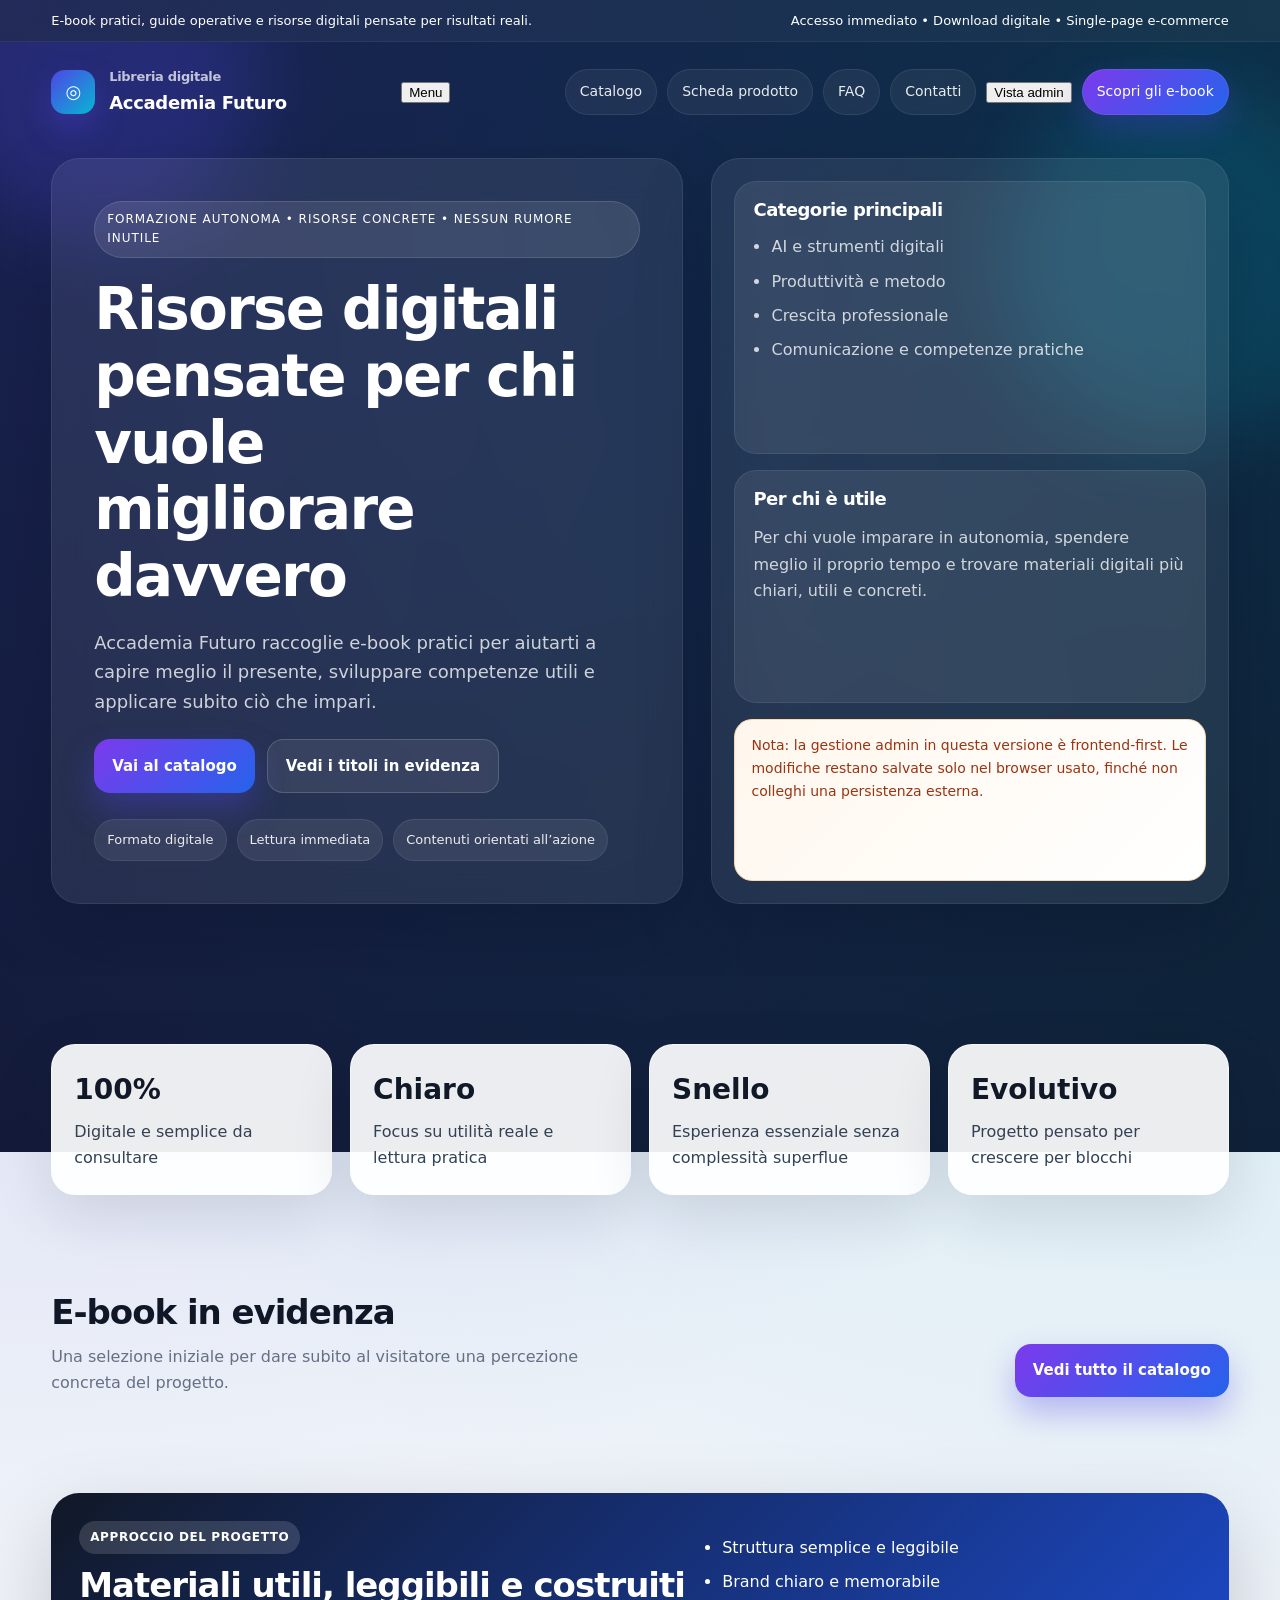
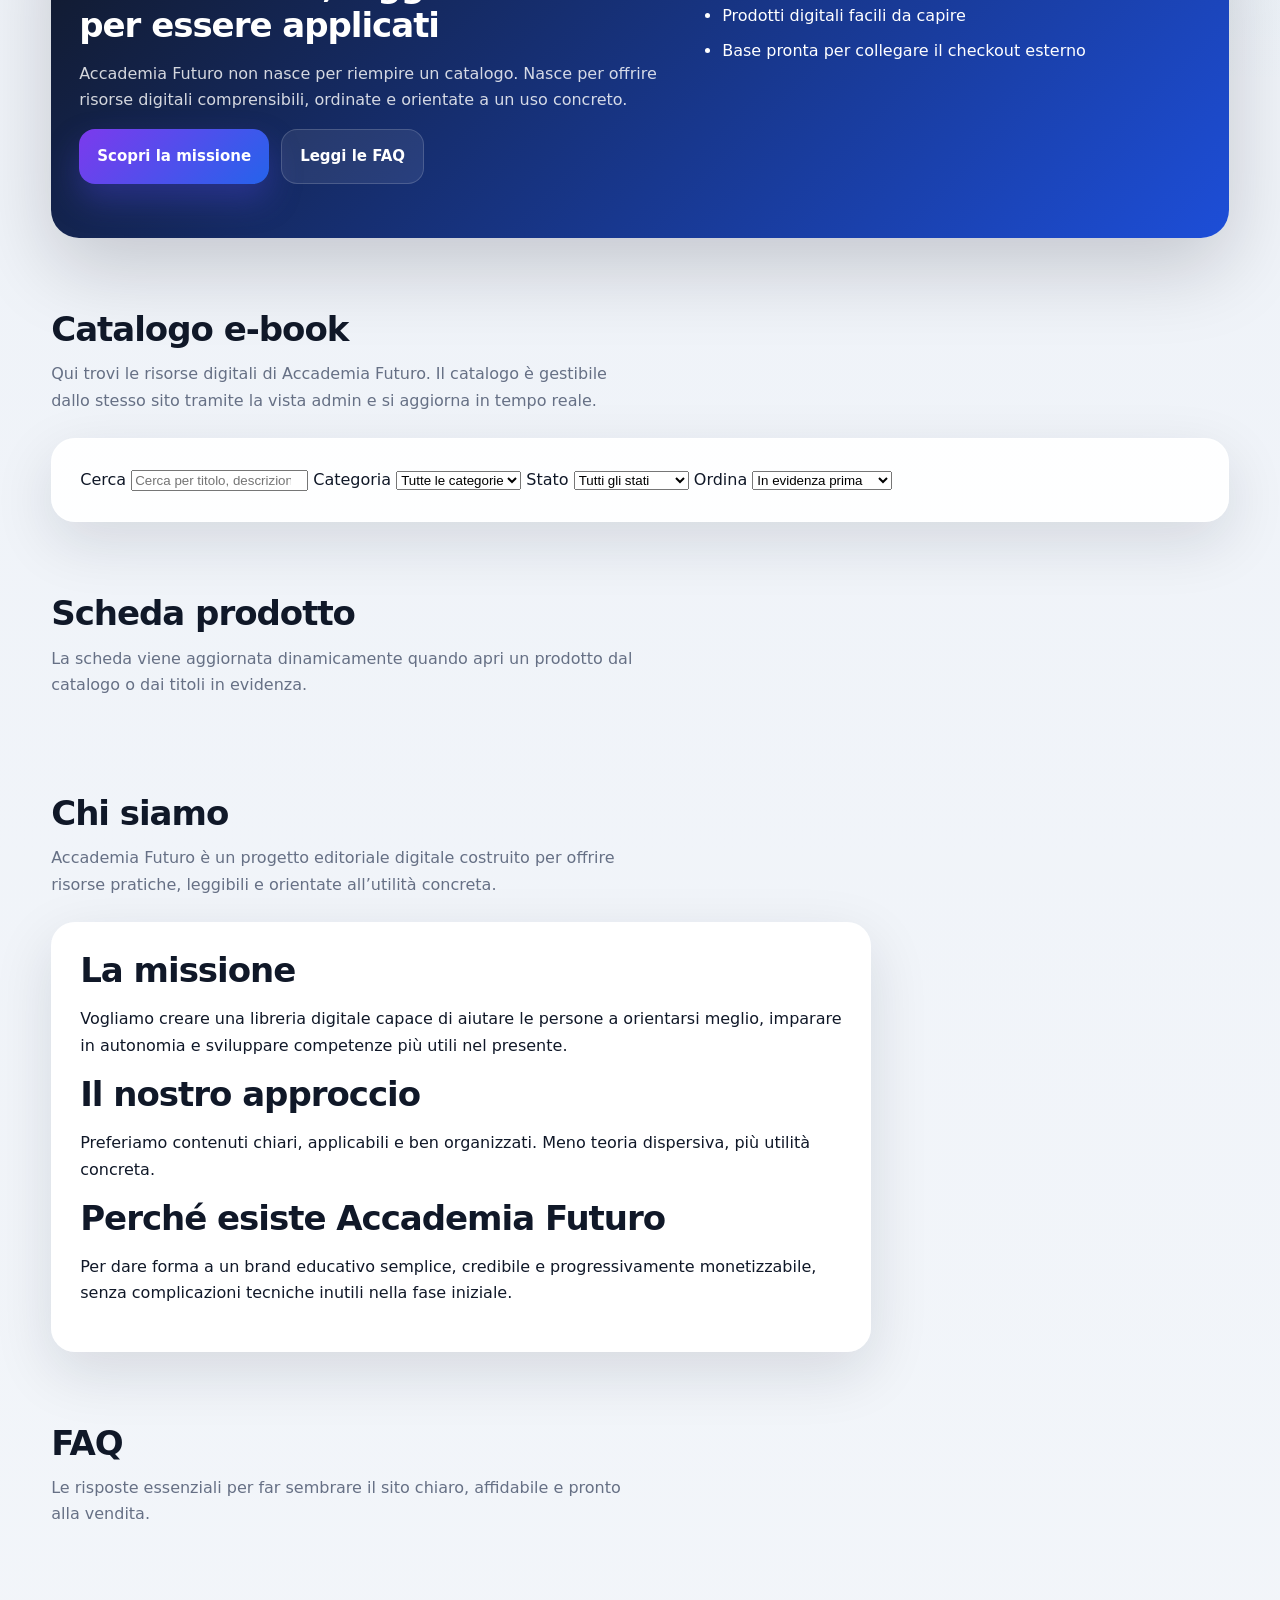
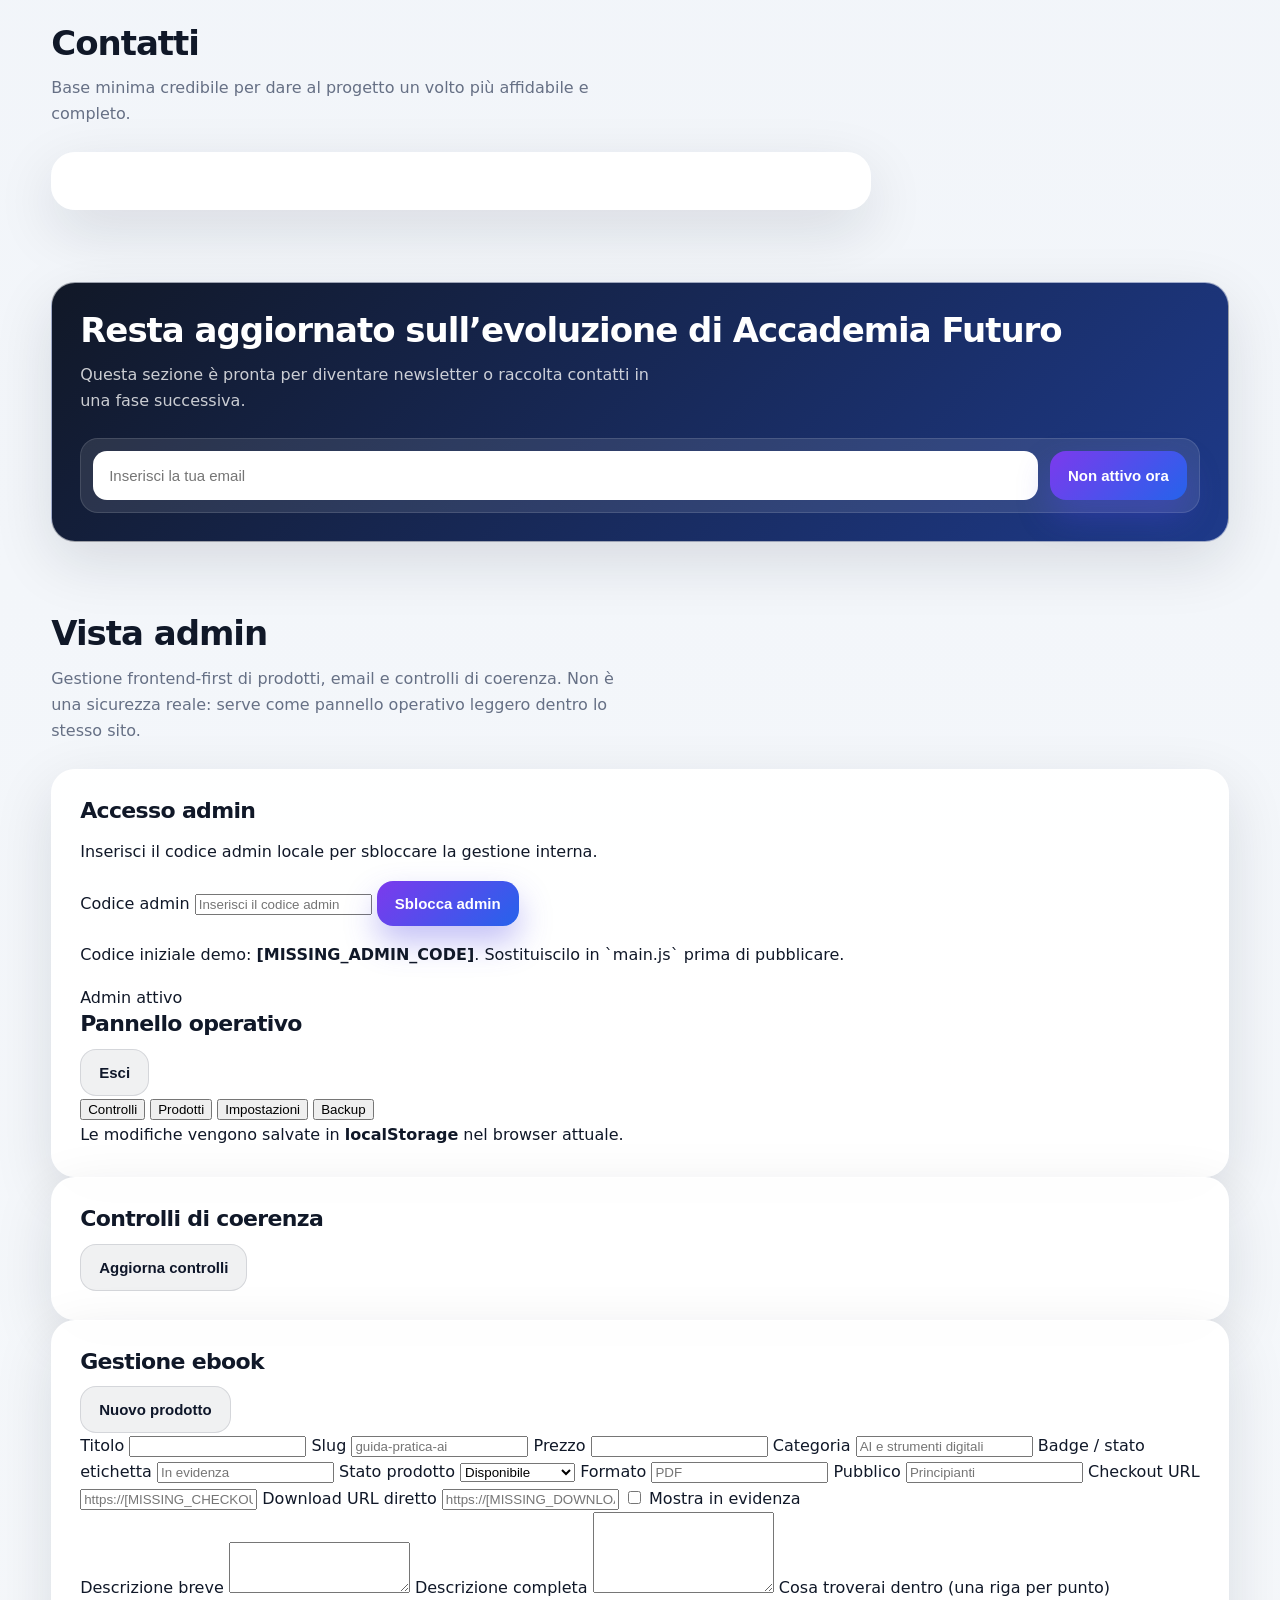
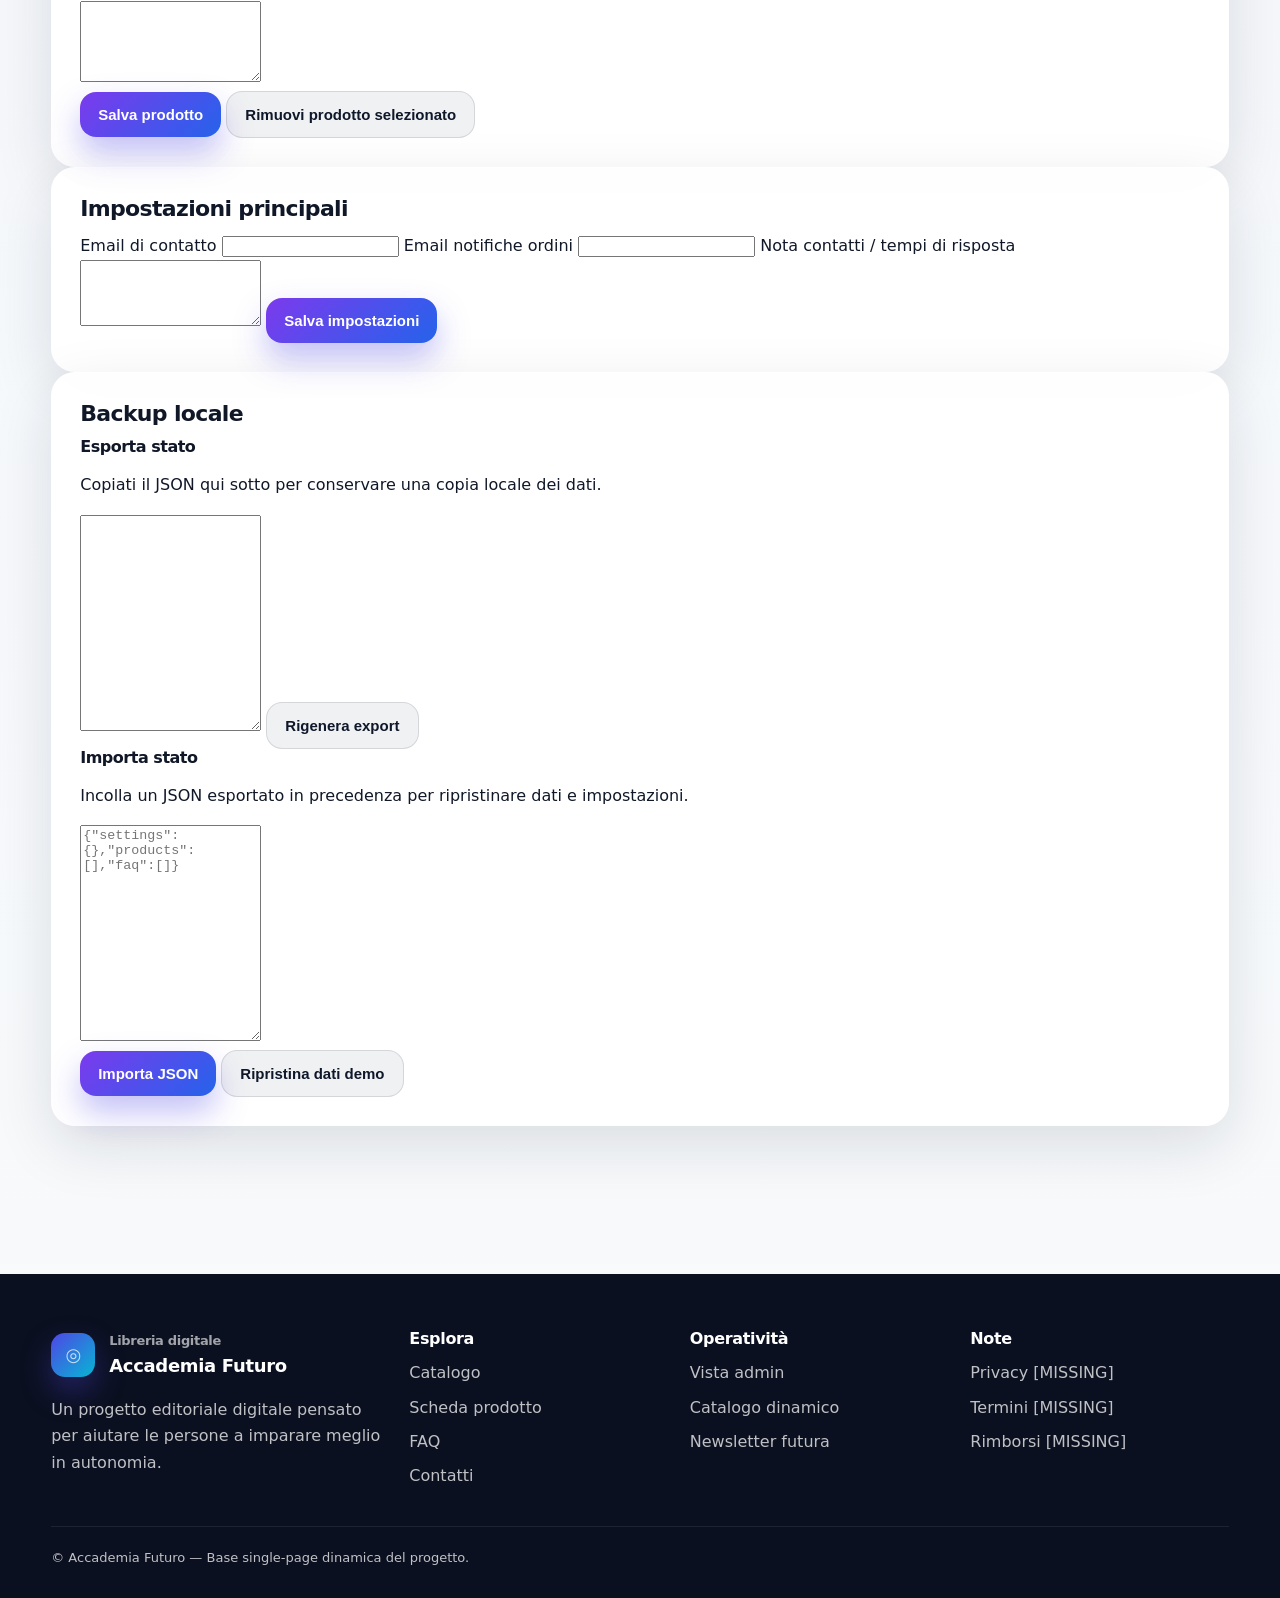
==== commit c8603883: "Update index.html" ====
--- a/index.html
+++ b/index.html
@@ -6,7 +6,7 @@
   <title>Accademia Futuro | E-book pratici per crescere davvero</title>
   <meta
     name="description"
-    content="Accademia Futuro è una libreria digitale di e-book pratici per crescita personale, lavoro, AI, produttività e competenze utili nel mondo reale."
+    content="Accademia Futuro è una libreria digitale single-page di e-book pratici per crescita personale, lavoro, AI, produttività e competenze utili nel mondo reale."
   />
   <link rel="stylesheet" href="assets/css/style.css" />
 </head>
@@ -14,14 +14,14 @@
   <div class="topbar">
     <div class="container topbar-inner">
       <div>E-book pratici, guide operative e risorse digitali pensate per risultati reali.</div>
-      <div>Accesso immediato • Download digitale • Progetto in evoluzione</div>
+      <div>Accesso immediato • Download digitale • Single-page e-commerce</div>
     </div>
   </div>
 
   <header class="site-header" id="home">
     <div class="container">
       <nav class="nav">
-        <a class="brand" href="#home">
+        <a class="brand" href="#home" aria-label="Vai alla home di Accademia Futuro">
           <div class="brand-mark">◎</div>
           <div class="brand-meta">
             <small>Libreria digitale</small>
@@ -29,11 +29,22 @@
           </div>
         </a>
 
-        <div class="nav-links">
+        <button
+          class="nav-toggle"
+          type="button"
+          aria-expanded="false"
+          aria-controls="nav-links"
+          data-toggle-nav
+        >
+          Menu
+        </button>
+
+        <div class="nav-links" id="nav-links">
           <a href="#catalogo">Catalogo</a>
-          <a href="#chi-siamo">Chi siamo</a>
+          <a href="#prodotto">Scheda prodotto</a>
           <a href="#faq">FAQ</a>
           <a href="#contatti">Contatti</a>
+          <button class="nav-admin" type="button" data-open-admin>Vista admin</button>
           <a href="#catalogo" class="nav-cta">Scopri gli e-book</a>
         </div>
       </nav>
@@ -62,7 +73,7 @@
         <aside class="hero-side">
           <div class="hero-card">
             <h3>Categorie principali</h3>
-            <ul class="mini-list">
+            <ul class="mini-list" id="hero-categories">
               <li>AI e strumenti digitali</li>
               <li>Produttività e metodo</li>
               <li>Crescita professionale</li>
@@ -79,7 +90,7 @@
           </div>
 
           <div class="warn-box">
-            Nota: i prodotti mostrati in questa fase sono dimostrativi e servono a costruire la base del sito.
+            Nota: la gestione admin in questa versione è frontend-first. Le modifiche restano salvate solo nel browser usato, finché non colleghi una persistenza esterna.
           </div>
         </aside>
       </div>
@@ -89,7 +100,7 @@
   <main>
     <section class="section">
       <div class="container">
-        <div class="stats-row">
+        <div class="stats-row" id="stats-row">
           <div class="stat-card">
             <strong>100%</strong>
             <span>Digitale e semplice da consultare</span>
@@ -120,61 +131,7 @@
           <a class="btn btn-primary" href="#catalogo">Vedi tutto il catalogo</a>
         </div>
 
-        <div class="grid-3">
-          <article class="course-card">
-            <div class="badge">In evidenza</div>
-            <h3>Guida pratica all’AI per lavorare meglio</h3>
-            <p>Un e-book introduttivo per capire come usare strumenti AI in modo concreto, semplice e utile nella vita professionale.</p>
-            <div class="meta">
-              <span>PDF</span>
-              <span>Principianti</span>
-              <span>Produttività</span>
-            </div>
-            <div class="price-row">
-              <div class="price">
-                <strong>€ [MISSING]</strong>
-                <small>prezzo da definire</small>
-              </div>
-              <a class="btn btn-primary" href="#prodotto-ai">Vedi scheda</a>
-            </div>
-          </article>
-
-          <article class="course-card">
-            <div class="badge">Nuovo</div>
-            <h3>Metodo personale per lavorare con più ordine</h3>
-            <p>Una guida digitale per migliorare organizzazione, concentrazione e gestione del tempo in modo sostenibile.</p>
-            <div class="meta">
-              <span>PDF</span>
-              <span>Pratico</span>
-              <span>Metodo</span>
-            </div>
-            <div class="price-row">
-              <div class="price">
-                <strong>€ [MISSING]</strong>
-                <small>prezzo da definire</small>
-              </div>
-              <a class="btn btn-primary" href="#catalogo">Prossimamente</a>
-            </div>
-          </article>
-
-          <article class="course-card">
-            <div class="badge">Essenziale</div>
-            <h3>Comunicare meglio online in modo semplice</h3>
-            <p>Un e-book pensato per migliorare chiarezza, tono, struttura e qualità dei messaggi nel lavoro digitale.</p>
-            <div class="meta">
-              <span>PDF</span>
-              <span>Lavoro</span>
-              <span>Comunicazione</span>
-            </div>
-            <div class="price-row">
-              <div class="price">
-                <strong>€ [MISSING]</strong>
-                <small>prezzo da definire</small>
-              </div>
-              <a class="btn btn-primary" href="#catalogo">Prossimamente</a>
-            </div>
-          </article>
-        </div>
+        <div class="grid-3" id="featured-grid"></div>
       </div>
     </section>
 
@@ -198,7 +155,7 @@
               <li>Struttura semplice e leggibile</li>
               <li>Brand chiaro e memorabile</li>
               <li>Prodotti digitali facili da capire</li>
-              <li>Base pronta per collegare il checkout dopo</li>
+              <li>Base pronta per collegare il checkout esterno</li>
             </ul>
           </div>
         </div>
@@ -211,137 +168,65 @@
           <div>
             <h2>Catalogo e-book</h2>
             <p>
-              Qui troverai le risorse digitali di Accademia Futuro.
-              In questa fase il catalogo è essenziale, ma già impostato per crescere bene.
+              Qui trovi le risorse digitali di Accademia Futuro. Il catalogo è gestibile dallo stesso sito
+              tramite la vista admin e si aggiorna in tempo reale.
             </p>
           </div>
         </div>
 
-        <div class="grid-3">
-          <article class="course-card">
-            <div class="badge">Disponibile</div>
-            <h3>Guida pratica all’AI per lavorare meglio</h3>
-            <p>Un e-book introduttivo pensato per chi vuole usare l’AI in modo più utile e meno dispersivo.</p>
-            <div class="meta">
-              <span>PDF</span>
-              <span>Principianti</span>
-              <span>Operativo</span>
-            </div>
-            <div class="price-row">
-              <div class="price">
-                <strong>€ [MISSING]</strong>
-                <small>prezzo da definire</small>
-              </div>
-              <a class="btn btn-primary" href="#prodotto-ai">Apri scheda</a>
-            </div>
-          </article>
-
-          <article class="course-card">
-            <div class="badge">In preparazione</div>
-            <h3>Metodo personale per lavorare con più ordine</h3>
-            <p>Una guida pratica su organizzazione, concentrazione e gestione intelligente delle attività.</p>
-            <div class="meta">
-              <span>PDF</span>
-              <span>Metodo</span>
-              <span>Produttività</span>
-            </div>
-            <div class="price-row">
-              <div class="price">
-                <strong>€ [MISSING]</strong>
-                <small>prezzo da definire</small>
-              </div>
-              <a class="btn btn-primary" href="#catalogo">Presto online</a>
-            </div>
-          </article>
-
-          <article class="course-card">
-            <div class="badge">In preparazione</div>
-            <h3>Comunicare meglio online in modo semplice</h3>
-            <p>Un e-book dedicato a chiarezza, tono e struttura dei messaggi digitali.</p>
-            <div class="meta">
-              <span>PDF</span>
-              <span>Comunicazione</span>
-              <span>Lavoro</span>
-            </div>
-            <div class="price-row">
-              <div class="price">
-                <strong>€ [MISSING]</strong>
-                <small>prezzo da definire</small>
-              </div>
-              <a class="btn btn-primary" href="#catalogo">Presto online</a>
-            </div>
-          </article>
-        </div>
-      </div>
-    </section>
-
-    <section class="section" id="prodotto-ai">
-      <div class="container">
-        <div class="section-head">
-          <div>
-            <h2>Guida pratica all’AI per lavorare meglio</h2>
+        <div class="catalog-toolbar card">
+          <div class="catalog-toolbar-grid">
+            <label class="field">
+              <span>Cerca</span>
+              <input id="search-input" type="search" placeholder="Cerca per titolo, descrizione o categoria" />
+            </label>
+
+            <label class="field">
+              <span>Categoria</span>
+              <select id="category-filter">
+                <option value="all">Tutte le categorie</option>
+              </select>
+            </label>
+
+            <label class="field">
+              <span>Stato</span>
+              <select id="status-filter">
+                <option value="all">Tutti gli stati</option>
+                <option value="available">Disponibile</option>
+                <option value="coming_soon">In preparazione</option>
+                <option value="draft">Bozza</option>
+              </select>
+            </label>
+
+            <label class="field">
+              <span>Ordina</span>
+              <select id="sort-filter">
+                <option value="featured">In evidenza prima</option>
+                <option value="title-asc">Titolo A-Z</option>
+                <option value="price-asc">Prezzo crescente</option>
+                <option value="price-desc">Prezzo decrescente</option>
+              </select>
+            </label>
+          </div>
+        </div>
+
+        <div class="catalog-summary" id="catalog-summary"></div>
+        <div class="grid-3" id="catalog-grid"></div>
+      </div>
+    </section>
+
+    <section class="section" id="prodotto">
+      <div class="container">
+        <div class="section-head">
+          <div>
+            <h2>Scheda prodotto</h2>
             <p>
-              Un e-book introduttivo progettato per aiutarti a usare strumenti AI
-              in modo più utile, più chiaro e più vicino al lavoro reale.
+              La scheda viene aggiornata dinamicamente quando apri un prodotto dal catalogo o dai titoli in evidenza.
             </p>
           </div>
         </div>
 
-        <div class="product-layout">
-          <div class="product-box">
-            <h2>Cosa troverai dentro</h2>
-            <ul class="list-clean">
-              <li>Una spiegazione semplice di cosa può fare davvero l’AI</li>
-              <li>Esempi d’uso pratico nel lavoro quotidiano</li>
-              <li>Consigli per evitare errori comuni</li>
-              <li>Un approccio orientato all’utilità, non all’hype</li>
-            </ul>
-
-            <h2>Per chi è pensato</h2>
-            <p>
-              Per professionisti, autonomi, persone curiose e utenti non tecnici
-              che vogliono capire come integrare meglio strumenti AI nella propria routine.
-            </p>
-
-            <h2>Formato</h2>
-            <p>
-              E-book digitale in formato PDF. Download immediato dopo l’acquisto,
-              quando collegheremo il sistema di pagamento.
-            </p>
-
-            <h2>Nota</h2>
-            <p>
-              Questa pagina è una base strutturale reale. Il checkout verrà collegato successivamente.
-            </p>
-          </div>
-
-          <aside class="product-box">
-            <div class="product-cover">
-              Guida pratica all’AI<br />per lavorare meglio
-            </div>
-
-            <div style="margin-top:20px;">
-              <div class="badge">E-book digitale</div>
-              <div class="meta">
-                <span>PDF</span>
-                <span>Principianti</span>
-                <span>Download</span>
-              </div>
-
-              <div class="price-row" style="margin-top:8px;">
-                <div class="price">
-                  <strong>€ [MISSING]</strong>
-                  <small>prezzo da definire</small>
-                </div>
-              </div>
-
-              <div style="margin-top:20px; display:grid; gap:12px;">
-                <a class="btn btn-primary" href="#">Checkout da collegare</a>
-                <a class="btn btn-secondary" href="#catalogo">Torna al catalogo</a>
-              </div>
-            </div>
-          </aside>
-        </div>
+        <div class="product-layout" id="product-layout"></div>
       </div>
     </section>
 
@@ -387,22 +272,7 @@
           </div>
         </div>
 
-        <div class="grid-3">
-          <article class="faq-item card">
-            <h4>Che tipo di prodotti troverò qui?</h4>
-            <p>E-book digitali pratici, guide operative e risorse pensate per l’apprendimento autonomo.</p>
-          </article>
-
-          <article class="faq-item card">
-            <h4>Come riceverò il prodotto?</h4>
-            <p>Dopo il collegamento del checkout, il prodotto verrà consegnato in formato digitale.</p>
-          </article>
-
-          <article class="faq-item card">
-            <h4>Serve un account per leggere gli e-book?</h4>
-            <p>No, l’obiettivo è mantenere un’esperienza semplice e accessibile.</p>
-          </article>
-        </div>
+        <div class="grid-3" id="faq-grid"></div>
       </div>
     </section>
 
@@ -411,22 +281,11 @@
         <div class="section-head">
           <div>
             <h2>Contatti</h2>
-            <p>Questa sezione è la base minima per dare al progetto un volto più affidabile e completo.</p>
-          </div>
-        </div>
-
-        <div class="page-card text-block">
-          <h2>Scrivici</h2>
-          <p>Email di progetto: <strong>[MISSING_EMAIL]</strong></p>
-
-          <h2>Tempi di risposta</h2>
-          <p>Questa informazione può essere aggiunta quando il progetto entra nella fase operativa reale.</p>
-
-          <h2>Nota</h2>
-          <p>
-            In una fase successiva possiamo aggiungere un modulo contatti semplice oppure un collegamento email diretto più pulito.
-          </p>
-        </div>
+            <p>Base minima credibile per dare al progetto un volto più affidabile e completo.</p>
+          </div>
+        </div>
+
+        <div class="page-card text-block" id="contacts-card"></div>
       </div>
     </section>
 
@@ -436,13 +295,222 @@
           <div class="section-head">
             <div>
               <h2>Resta aggiornato sull’evoluzione di Accademia Futuro</h2>
-              <p>Questa sezione può diventare newsletter o raccolta contatti in una fase successiva.</p>
+              <p>Questa sezione è pronta per diventare newsletter o raccolta contatti in una fase successiva.</p>
             </div>
           </div>
 
           <div class="newsletter">
-            <input type="email" placeholder="Inserisci la tua email" />
-            <button class="btn btn-primary" type="button">Non attivo ora</button>
+            <input type="email" placeholder="Inserisci la tua email" aria-label="Email newsletter" />
+            <button class="btn btn-primary" type="button" disabled>Non attivo ora</button>
+          </div>
+        </div>
+      </div>
+    </section>
+
+    <section class="section admin-section" id="admin">
+      <div class="container">
+        <div class="section-head">
+          <div>
+            <h2>Vista admin</h2>
+            <p>
+              Gestione frontend-first di prodotti, email e controlli di coerenza. Non è una sicurezza reale:
+              serve come pannello operativo leggero dentro lo stesso sito.
+            </p>
+          </div>
+        </div>
+
+        <div class="admin-shell">
+          <aside class="admin-side card">
+            <div class="admin-login" id="admin-login-box">
+              <h3>Accesso admin</h3>
+              <p>Inserisci il codice admin locale per sbloccare la gestione interna.</p>
+              <form id="admin-login-form" class="stack-form">
+                <label class="field">
+                  <span>Codice admin</span>
+                  <input id="admin-password" type="password" placeholder="Inserisci il codice admin" />
+                </label>
+                <button class="btn btn-primary" type="submit">Sblocca admin</button>
+              </form>
+              <p class="micro-note">
+                Codice iniziale demo: <strong>[MISSING_ADMIN_CODE]</strong>. Sostituiscilo in `main.js` prima di pubblicare.
+              </p>
+            </div>
+
+            <div class="admin-unlocked hidden" id="admin-session-box">
+              <div class="admin-session-head">
+                <div>
+                  <div class="pill pill-success">Admin attivo</div>
+                  <h3>Pannello operativo</h3>
+                </div>
+                <button class="btn btn-secondary btn-small" type="button" id="logout-admin">Esci</button>
+              </div>
+
+              <div class="admin-nav">
+                <button class="tab-btn active" type="button" data-admin-tab="overview">Controlli</button>
+                <button class="tab-btn" type="button" data-admin-tab="products">Prodotti</button>
+                <button class="tab-btn" type="button" data-admin-tab="settings">Impostazioni</button>
+                <button class="tab-btn" type="button" data-admin-tab="backup">Backup</button>
+              </div>
+
+              <div class="micro-note">
+                Le modifiche vengono salvate in <strong>localStorage</strong> nel browser attuale.
+              </div>
+            </div>
+          </aside>
+
+          <div class="admin-main">
+            <section class="card admin-panel active" id="admin-panel-overview">
+              <div class="panel-head">
+                <h3>Controlli di coerenza</h3>
+                <button class="btn btn-secondary btn-small" type="button" id="run-audit">Aggiorna controlli</button>
+              </div>
+              <div class="audit-grid" id="audit-grid"></div>
+              <div class="audit-list" id="audit-list"></div>
+            </section>
+
+            <section class="card admin-panel" id="admin-panel-products">
+              <div class="panel-head">
+                <h3>Gestione ebook</h3>
+                <button class="btn btn-secondary btn-small" type="button" id="reset-product-form">Nuovo prodotto</button>
+              </div>
+
+              <form id="product-form" class="product-form">
+                <input type="hidden" id="product-id" />
+
+                <div class="form-grid">
+                  <label class="field">
+                    <span>Titolo</span>
+                    <input id="product-title" type="text" required />
+                  </label>
+
+                  <label class="field">
+                    <span>Slug</span>
+                    <input id="product-slug" type="text" placeholder="guida-pratica-ai" />
+                  </label>
+
+                  <label class="field">
+                    <span>Prezzo</span>
+                    <input id="product-price" type="number" min="0" step="0.01" />
+                  </label>
+
+                  <label class="field">
+                    <span>Categoria</span>
+                    <input id="product-category" type="text" placeholder="AI e strumenti digitali" />
+                  </label>
+
+                  <label class="field">
+                    <span>Badge / stato etichetta</span>
+                    <input id="product-badge" type="text" placeholder="In evidenza" />
+                  </label>
+
+                  <label class="field">
+                    <span>Stato prodotto</span>
+                    <select id="product-status">
+                      <option value="available">Disponibile</option>
+                      <option value="coming_soon">In preparazione</option>
+                      <option value="draft">Bozza</option>
+                    </select>
+                  </label>
+
+                  <label class="field">
+                    <span>Formato</span>
+                    <input id="product-format" type="text" placeholder="PDF" />
+                  </label>
+
+                  <label class="field">
+                    <span>Pubblico</span>
+                    <input id="product-audience" type="text" placeholder="Principianti" />
+                  </label>
+
+                  <label class="field">
+                    <span>Checkout URL</span>
+                    <input id="product-checkout-url" type="url" placeholder="https://[MISSING_CHECKOUT_URL]" />
+                  </label>
+
+                  <label class="field">
+                    <span>Download URL diretto</span>
+                    <input id="product-download-url" type="url" placeholder="https://[MISSING_DOWNLOAD_URL]" />
+                  </label>
+
+                  <label class="field field-checkbox">
+                    <input id="product-featured" type="checkbox" />
+                    <span>Mostra in evidenza</span>
+                  </label>
+                </div>
+
+                <label class="field">
+                  <span>Descrizione breve</span>
+                  <textarea id="product-short-description" rows="3"></textarea>
+                </label>
+
+                <label class="field">
+                  <span>Descrizione completa</span>
+                  <textarea id="product-description" rows="5"></textarea>
+                </label>
+
+                <label class="field">
+                  <span>Cosa troverai dentro (una riga per punto)</span>
+                  <textarea id="product-features" rows="5"></textarea>
+                </label>
+
+                <div class="form-actions">
+                  <button class="btn btn-primary" type="submit">Salva prodotto</button>
+                  <button class="btn btn-secondary" type="button" id="delete-product">Rimuovi prodotto selezionato</button>
+                </div>
+              </form>
+
+              <div class="product-admin-list" id="product-admin-list"></div>
+            </section>
+
+            <section class="card admin-panel" id="admin-panel-settings">
+              <div class="panel-head">
+                <h3>Impostazioni principali</h3>
+              </div>
+
+              <form id="settings-form" class="stack-form">
+                <label class="field">
+                  <span>Email di contatto</span>
+                  <input id="contact-email" type="email" />
+                </label>
+
+                <label class="field">
+                  <span>Email notifiche ordini</span>
+                  <input id="notification-email" type="email" />
+                </label>
+
+                <label class="field">
+                  <span>Nota contatti / tempi di risposta</span>
+                  <textarea id="contact-note" rows="4"></textarea>
+                </label>
+
+                <button class="btn btn-primary" type="submit">Salva impostazioni</button>
+              </form>
+            </section>
+
+            <section class="card admin-panel" id="admin-panel-backup">
+              <div class="panel-head">
+                <h3>Backup locale</h3>
+              </div>
+
+              <div class="backup-grid">
+                <div>
+                  <h4>Esporta stato</h4>
+                  <p>Copiati il JSON qui sotto per conservare una copia locale dei dati.</p>
+                  <textarea id="backup-output" rows="14" readonly></textarea>
+                  <button class="btn btn-secondary" type="button" id="refresh-backup">Rigenera export</button>
+                </div>
+
+                <div>
+                  <h4>Importa stato</h4>
+                  <p>Incolla un JSON esportato in precedenza per ripristinare dati e impostazioni.</p>
+                  <textarea id="backup-input" rows="14" placeholder='{"settings":{},"products":[],"faq":[]}'></textarea>
+                  <div class="form-actions">
+                    <button class="btn btn-primary" type="button" id="import-backup">Importa JSON</button>
+                    <button class="btn btn-secondary" type="button" id="reset-demo-data">Ripristina dati demo</button>
+                  </div>
+                </div>
+              </div>
+            </section>
           </div>
         </div>
       </div>
@@ -466,31 +534,33 @@
         <div>
           <h4>Esplora</h4>
           <a href="#catalogo">Catalogo</a>
-          <a href="#chi-siamo">Chi siamo</a>
+          <a href="#prodotto">Scheda prodotto</a>
           <a href="#faq">FAQ</a>
           <a href="#contatti">Contatti</a>
         </div>
 
         <div>
-          <h4>Prodotti</h4>
-          <a href="#prodotto-ai">Guida pratica all’AI</a>
-          <a href="#catalogo">Metodo personale</a>
-          <a href="#catalogo">Comunicare meglio online</a>
+          <h4>Operatività</h4>
+          <a href="#admin" data-open-admin-link>Vista admin</a>
+          <a href="#catalogo">Catalogo dinamico</a>
+          <a href="#newsletter">Newsletter futura</a>
         </div>
 
         <div>
           <h4>Note</h4>
-          <a href="#">Privacy</a>
-          <a href="#">Termini</a>
-          <a href="#">Rimborsi</a>
+          <a href="#" aria-disabled="true">Privacy [MISSING]</a>
+          <a href="#" aria-disabled="true">Termini [MISSING]</a>
+          <a href="#" aria-disabled="true">Rimborsi [MISSING]</a>
         </div>
       </div>
 
       <div class="footer-bottom">
-        © Accademia Futuro — Base statica del progetto in costruzione.
+        © Accademia Futuro — Base single-page dinamica del progetto.
       </div>
     </div>
   </footer>
+
+  <div class="toast" id="toast" aria-live="polite" aria-atomic="true"></div>
 
   <script src="assets/js/main.js"></script>
 </body>
--- a/assets/css/style.css
+++ b/assets/css/style.css
@@ -1,9 +1,9 @@
 :root {
   --bg: #0b1020;
-  --surface: rgba(255, 255, 255, 0.84);
+  --surface: rgba(255, 255, 255, 0.92);
   --text: #101828;
   --muted: #667085;
-  --muted-dark: rgba(255,255,255,0.78);
+  --muted-dark: rgba(255, 255, 255, 0.78);
   --accent: #4f46e5;
   --accent-2: #06b6d4;
   --warn: #fff7ed;
@@ -28,7 +28,7 @@
   background:
     radial-gradient(circle at top left, rgba(79, 70, 229, 0.22), transparent 24%),
     radial-gradient(circle at top right, rgba(6, 182, 212, 0.18), transparent 26%),
-    linear-gradient(180deg, #0a1020 0%, #10182f 20%, #f4f7fb 20%, #f8fafc 100%);
+    linear-gradient(180deg, #0a1020 0%, #10182f 18%, #eef2f8 18%, #f8fafc 100%);
   color: var(--text);
   line-height: 1.65;
 }
@@ -38,6 +38,11 @@
   text-decoration: none;
 }
 
+img {
+  max-width: 100%;
+  display: block;
+}
+
 .container {
   width: min(var(--max), 92%);
   margin: 0 auto;
@@ -47,8 +52,8 @@
   padding: 10px 0;
   color: white;
   font-size: 13px;
-  background: rgba(255,255,255,0.04);
-  border-bottom: 1px solid rgba(255,255,255,0.06);
+  background: rgba(255, 255, 255, 0.04);
+  border-bottom: 1px solid rgba(255, 255, 255, 0.06);
 }
 
 .topbar-inner {
@@ -62,7 +67,7 @@
   position: relative;
   overflow: hidden;
   color: white;
-  padding-bottom: 62px;
+  padding-bottom: 72px;
 }
 
 .site-header::before,
@@ -122,7 +127,7 @@
 
 .brand-meta small {
   display: block;
-  color: rgba(255,255,255,0.72);
+  color: rgba(255, 255, 255, 0.72);
   font-weight: 600;
   font-size: 13px;
 }
@@ -142,11 +147,17 @@
 .nav-links a {
   padding: 10px 14px;
   border-radius: 999px;
-  color: rgba(255,255,255,0.88);
-  background: rgba(255,255,255,0.06);
-  border: 1px solid rgba(255,255,255,0.08);
+  color: rgba(255, 255, 255, 0.9);
+  background: rgba(255, 255, 255, 0.06);
+  border: 1px solid rgba(255, 255, 255, 0.08);
   backdrop-filter: blur(10px);
   font-size: 14px;
+  transition: background 0.2s ease, transform 0.2s ease, color 0.2s ease;
+}
+
+.nav-links a:hover {
+  background: rgba(255, 255, 255, 0.12);
+  transform: translateY(-1px);
 }
 
 .nav-links .nav-cta {
@@ -167,8 +178,8 @@
 
 .hero-panel,
 .hero-side {
-  background: rgba(255,255,255,0.08);
-  border: 1px solid rgba(255,255,255,0.08);
+  background: rgba(255, 255, 255, 0.08);
+  border: 1px solid rgba(255, 255, 255, 0.08);
   border-radius: 28px;
   backdrop-filter: blur(18px);
   box-shadow: var(--shadow-strong);
@@ -190,15 +201,18 @@
   gap: 8px;
   padding: 8px 12px;
   border-radius: 999px;
-  background: rgba(255,255,255,0.1);
+  background: rgba(255, 255, 255, 0.1);
   font-size: 12px;
   letter-spacing: 0.08em;
   text-transform: uppercase;
   margin-bottom: 18px;
-  border: 1px solid rgba(255,255,255,0.12);
-}
-
-h1, h2, h3, h4 {
+  border: 1px solid rgba(255, 255, 255, 0.12);
+}
+
+h1,
+h2,
+h3,
+h4 {
   margin: 0 0 12px;
   line-height: 1.15;
   letter-spacing: -0.03em;
@@ -245,16 +259,16 @@
   padding: 9px 12px;
   border-radius: 999px;
   font-size: 13px;
-  color: rgba(255,255,255,0.9);
-  background: rgba(255,255,255,0.08);
-  border: 1px solid rgba(255,255,255,0.08);
+  color: rgba(255, 255, 255, 0.9);
+  background: rgba(255, 255, 255, 0.08);
+  border: 1px solid rgba(255, 255, 255, 0.08);
 }
 
 .hero-card,
 .hero-mini {
-  background: rgba(255,255,255,0.08);
+  background: rgba(255, 255, 255, 0.08);
   border-radius: 22px;
-  border: 1px solid rgba(255,255,255,0.08);
+  border: 1px solid rgba(255, 255, 255, 0.08);
   padding: 18px;
 }
 
@@ -268,26 +282,32 @@
 .hero-mini p,
 .hero-card li,
 .hero-mini li {
-  color: rgba(255,255,255,0.78);
+  color: rgba(255, 255, 255, 0.78);
 }
 
 main {
-  padding: 0 0 80px;
-  margin-top: -28px;
+  padding: 32px 0 88px;
+  margin-top: 0;
   position: relative;
   z-index: 3;
 }
 
 .section {
-  padding: 22px 0;
+  padding: 36px 0;
+}
+
+#in-evidenza {
+  padding-top: 52px;
 }
 
 .card,
 .stat-card,
 .course-card,
-.faq-item {
+.faq-item,
+.page-card,
+.product-box {
   background: var(--surface);
-  border: 1px solid rgba(255,255,255,0.58);
+  border: 1px solid rgba(255, 255, 255, 0.58);
   border-radius: var(--radius);
   box-shadow: var(--shadow);
 }
@@ -306,7 +326,7 @@
   justify-content: space-between;
   align-items: end;
   gap: 18px;
-  margin-bottom: 20px;
+  margin-bottom: 24px;
 }
 
 .section-head p {
@@ -316,7 +336,7 @@
 }
 
 .dark-card .section-head p {
-  color: rgba(255,255,255,0.78);
+  color: rgba(255, 255, 255, 0.78);
 }
 
 .grid-3 {
@@ -327,8 +347,9 @@
 
 .stats-row {
   display: grid;
-  grid-template-columns: repeat(4, 1fr);
+  grid-template-columns: repeat(4, minmax(0, 1fr));
   gap: 18px;
+  margin-bottom: 10px;
 }
 
 .stat-card {
@@ -342,10 +363,18 @@
   color: #111827;
 }
 
+.stat-card span {
+  color: #334155;
+}
+
 .course-card {
   padding: 22px;
   border: 1px solid rgba(15, 23, 42, 0.08);
-  background: linear-gradient(180deg, rgba(255,255,255,0.96), rgba(248,250,252,0.96));
+  background: linear-gradient(180deg, rgba(255, 255, 255, 0.98), rgba(248, 250, 252, 0.98));
+}
+
+.faq-item {
+  padding: 22px;
 }
 
 .badge {
@@ -364,7 +393,7 @@
 }
 
 .badge-light {
-  background: rgba(255,255,255,0.14);
+  background: rgba(255, 255, 255, 0.14);
   color: white;
 }
 
@@ -417,7 +446,7 @@
 }
 
 .highlight-banner p {
-  color: rgba(255,255,255,0.82);
+  color: rgba(255, 255, 255, 0.82);
 }
 
 .check-list,
@@ -446,8 +475,8 @@
   gap: 12px;
   padding: 12px;
   border-radius: 18px;
-  background: rgba(255,255,255,0.1);
-  border: 1px solid rgba(255,255,255,0.12);
+  background: rgba(255, 255, 255, 0.1);
+  border: 1px solid rgba(255, 255, 255, 0.12);
   margin-top: 18px;
 }
 
@@ -457,6 +486,7 @@
   border-radius: 14px;
   padding: 16px;
   font-size: 15px;
+  min-width: 0;
 }
 
 .btn {
@@ -470,7 +500,7 @@
   font-size: 15px;
   border: none;
   cursor: pointer;
-  transition: transform 0.2s ease, box-shadow 0.2s ease;
+  transition: transform 0.2s ease, box-shadow 0.2s ease, background 0.2s ease, color 0.2s ease;
 }
 
 .btn:hover {
@@ -484,14 +514,22 @@
 }
 
 .btn-secondary {
-  background: rgba(255,255,255,0.08);
-  color: white;
-  border: 1px solid rgba(255,255,255,0.16);
+  background: rgba(15, 23, 42, 0.06);
+  color: #0f172a;
+  border: 1px solid rgba(15, 23, 42, 0.12);
+}
+
+.hero .btn-secondary,
+.highlight-banner .btn-secondary,
+.dark-card .btn-secondary {
+  background: rgba(255, 255, 255, 0.08);
+  color: white;
+  border: 1px solid rgba(255, 255, 255, 0.16);
 }
 
 .footer {
   background: #0b1020;
-  color: rgba(255,255,255,0.74);
+  color: rgba(255, 255, 255, 0.74);
   padding: 56px 0 30px;
   margin-top: 24px;
 }
@@ -517,7 +555,7 @@
 
 .footer-bottom {
   padding-top: 20px;
-  border-top: 1px solid rgba(255,255,255,0.08);
+  border-top: 1px solid rgba(255, 255, 255, 0.08);
   font-size: 13px;
 }
 
@@ -537,9 +575,7 @@
 
 .page-card {
   padding: 28px;
-  background: rgba(255,255,255,0.92);
-  border-radius: 24px;
-  box-shadow: var(--shadow);
+  background: rgba(255, 255, 255, 0.94);
 }
 
 .text-block {
@@ -548,15 +584,14 @@
 
 .product-layout {
   display: grid;
-  grid-template-columns: 1fr 380px;
+  grid-template-columns: minmax(0, 1fr) 380px;
   gap: 24px;
 }
 
 .product-box {
-  background: rgba(255,255,255,0.92);
+  background: rgba(255, 255, 255, 0.94);
   border-radius: 24px;
   padding: 24px;
-  box-shadow: var(--shadow);
 }
 
 .product-cover {
@@ -585,13 +620,20 @@
   .hero,
   .highlight-banner,
   .footer-grid,
-  .stats-row,
   .product-layout {
     grid-template-columns: 1fr 1fr;
   }
 
+  .stats-row {
+    grid-template-columns: repeat(2, minmax(0, 1fr));
+  }
+
   .grid-3 {
     grid-template-columns: 1fr 1fr;
+  }
+
+  h1 {
+    font-size: 50px;
   }
 }
 
@@ -618,8 +660,22 @@
   .card,
   .course-card,
   .page-card,
-  .product-box {
+  .product-box,
+  .faq-item,
+  .stat-card {
     padding: 20px;
+  }
+
+  main {
+    padding: 24px 0 72px;
+  }
+
+  .section {
+    padding: 28px 0;
+  }
+
+  #in-evidenza {
+    padding-top: 36px;
   }
 
   h1 {
@@ -638,4 +694,9 @@
     flex: 1 1 auto;
     text-align: center;
   }
-}
+
+  .price-row {
+    flex-direction: column;
+    align-items: flex-start;
+  }
+}
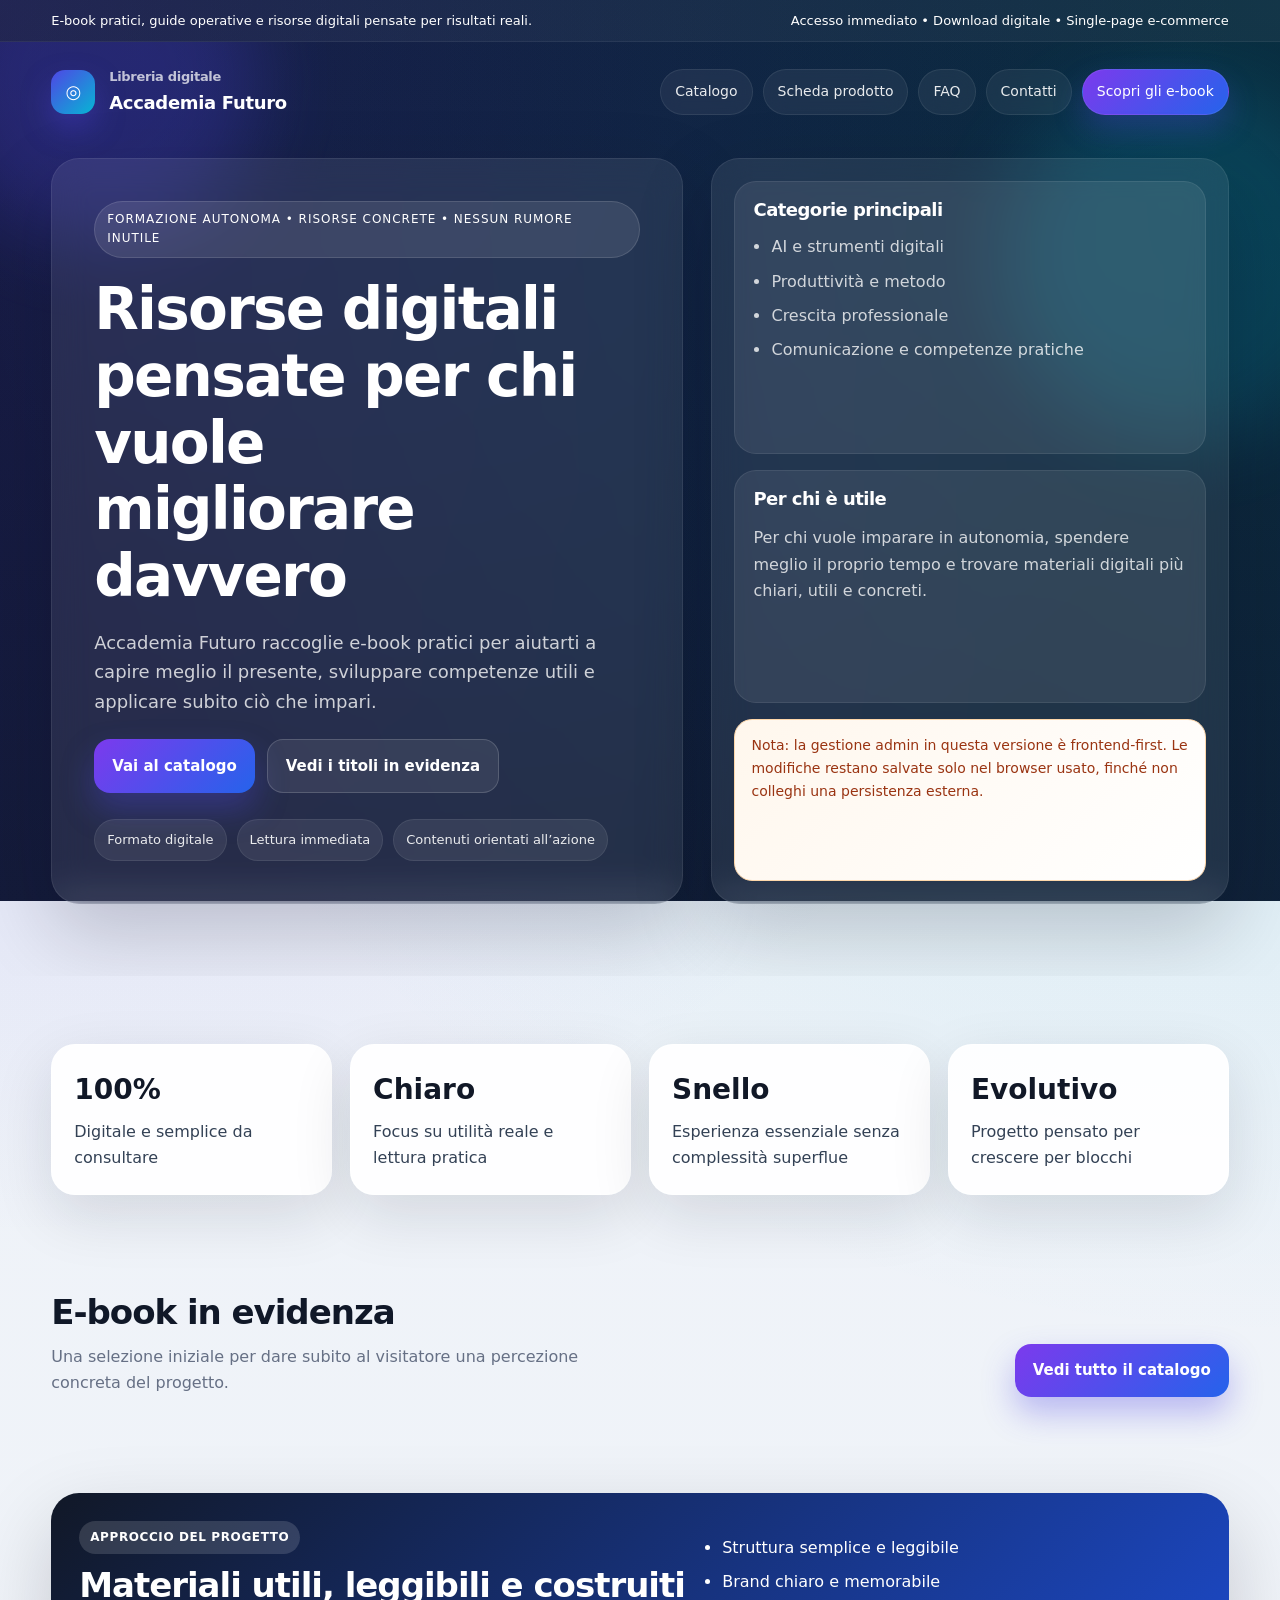
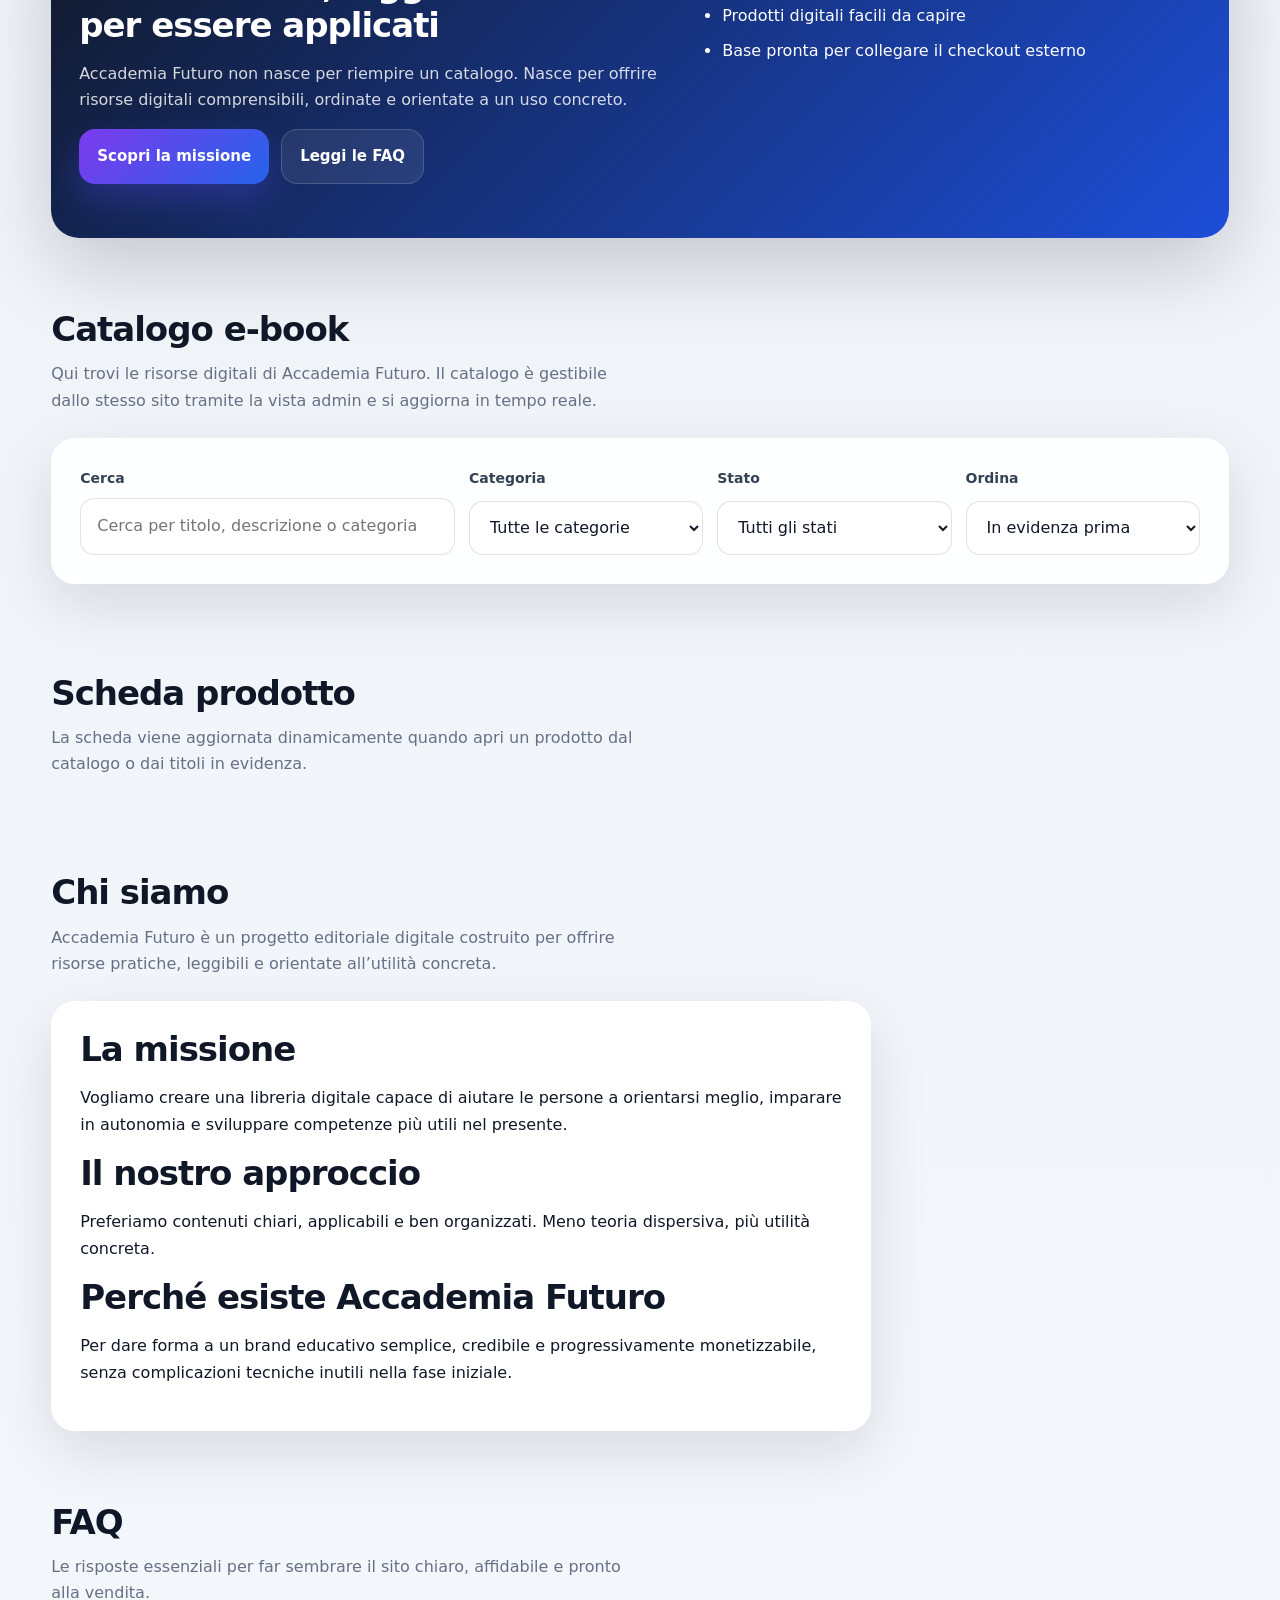
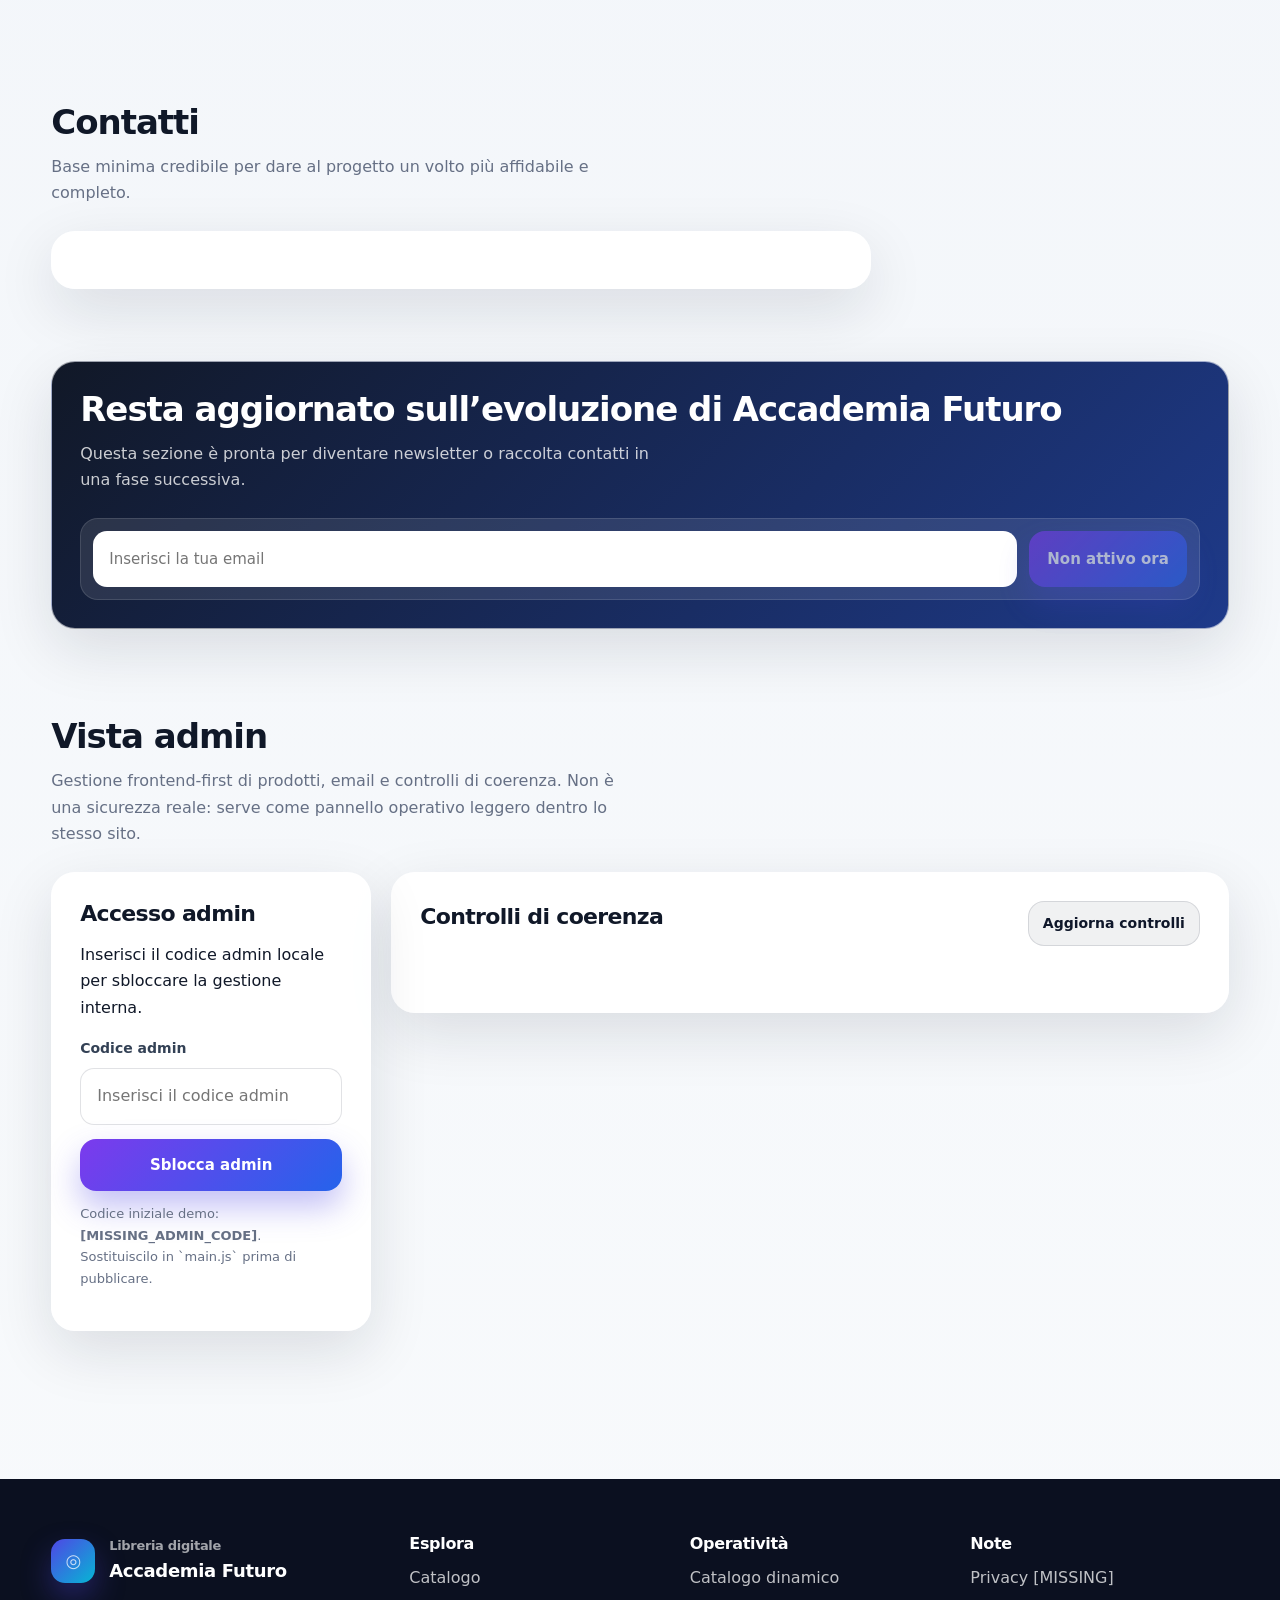
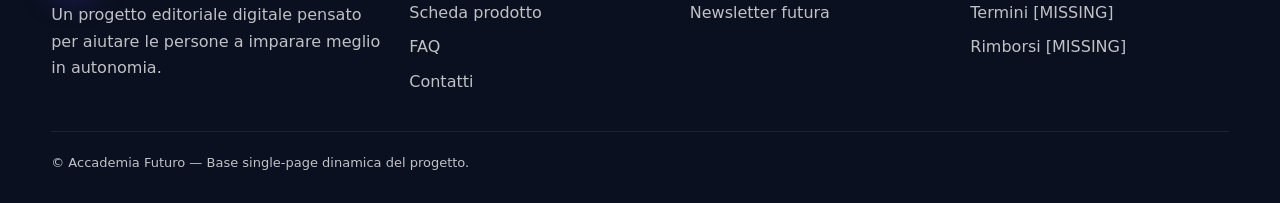
==== commit 00cd701f: "Update index.html" ====
--- a/index.html
+++ b/index.html
@@ -44,7 +44,6 @@
           <a href="#prodotto">Scheda prodotto</a>
           <a href="#faq">FAQ</a>
           <a href="#contatti">Contatti</a>
-          <button class="nav-admin" type="button" data-open-admin>Vista admin</button>
           <a href="#catalogo" class="nav-cta">Scopri gli e-book</a>
         </div>
       </nav>
@@ -541,7 +540,6 @@
 
         <div>
           <h4>Operatività</h4>
-          <a href="#admin" data-open-admin-link>Vista admin</a>
           <a href="#catalogo">Catalogo dinamico</a>
           <a href="#newsletter">Newsletter futura</a>
         </div>
--- a/assets/css/style.css
+++ b/assets/css/style.css
@@ -1,11 +1,18 @@
 :root {
   --bg: #0b1020;
   --surface: rgba(255, 255, 255, 0.92);
+  --surface-solid: #ffffff;
   --text: #101828;
   --muted: #667085;
   --muted-dark: rgba(255, 255, 255, 0.78);
   --accent: #4f46e5;
   --accent-2: #06b6d4;
+  --success: #047857;
+  --success-soft: #ecfdf3;
+  --danger: #b42318;
+  --danger-soft: #fef3f2;
+  --warning: #b54708;
+  --warning-soft: #fffaeb;
   --warn: #fff7ed;
   --warn-text: #9a3412;
   --shadow: 0 20px 60px rgba(15, 23, 42, 0.12);
@@ -38,6 +45,13 @@
   text-decoration: none;
 }
 
+button,
+input,
+textarea,
+select {
+  font: inherit;
+}
+
 img {
   max-width: 100%;
   display: block;
@@ -46,6 +60,10 @@
 .container {
   width: min(var(--max), 92%);
   margin: 0 auto;
+}
+
+.hidden {
+  display: none !important;
 }
 
 .topbar {
@@ -137,6 +155,16 @@
   color: white;
 }
 
+.nav-toggle {
+  display: none;
+  padding: 10px 14px;
+  border-radius: 12px;
+  border: 1px solid rgba(255, 255, 255, 0.14);
+  background: rgba(255, 255, 255, 0.08);
+  color: white;
+  cursor: pointer;
+}
+
 .nav-links {
   display: flex;
   gap: 10px;
@@ -144,7 +172,8 @@
   align-items: center;
 }
 
-.nav-links a {
+.nav-links a,
+.nav-admin {
   padding: 10px 14px;
   border-radius: 999px;
   color: rgba(255, 255, 255, 0.9);
@@ -153,9 +182,11 @@
   backdrop-filter: blur(10px);
   font-size: 14px;
   transition: background 0.2s ease, transform 0.2s ease, color 0.2s ease;
-}
-
-.nav-links a:hover {
+  cursor: pointer;
+}
+
+.nav-links a:hover,
+.nav-admin:hover {
   background: rgba(255, 255, 255, 0.12);
   transform: translateY(-1px);
 }
@@ -287,7 +318,6 @@
 
 main {
   padding: 32px 0 88px;
-  margin-top: 0;
   position: relative;
   z-index: 3;
 }
@@ -305,14 +335,18 @@
 .course-card,
 .faq-item,
 .page-card,
-.product-box {
+.product-box,
+.admin-panel,
+.admin-side {
   background: var(--surface);
   border: 1px solid rgba(255, 255, 255, 0.58);
   border-radius: var(--radius);
   box-shadow: var(--shadow);
 }
 
-.card {
+.card,
+.admin-panel,
+.admin-side {
   padding: 28px;
 }
 
@@ -371,6 +405,18 @@
   padding: 22px;
   border: 1px solid rgba(15, 23, 42, 0.08);
   background: linear-gradient(180deg, rgba(255, 255, 255, 0.98), rgba(248, 250, 252, 0.98));
+  display: flex;
+  flex-direction: column;
+  min-height: 100%;
+}
+
+.course-card h3 {
+  min-height: 56px;
+}
+
+.course-card p {
+  color: #334155;
+  margin-bottom: 0;
 }
 
 .faq-item {
@@ -397,6 +443,21 @@
   color: white;
 }
 
+.status-available {
+  background: rgba(16, 185, 129, 0.12);
+  color: #047857;
+}
+
+.status-coming_soon {
+  background: rgba(245, 158, 11, 0.16);
+  color: #b45309;
+}
+
+.status-draft {
+  background: rgba(71, 85, 105, 0.14);
+  color: #334155;
+}
+
 .meta {
   display: flex;
   flex-wrap: wrap;
@@ -419,7 +480,7 @@
   justify-content: space-between;
   align-items: center;
   gap: 16px;
-  margin-top: 18px;
+  margin-top: auto;
   padding-top: 16px;
   border-top: 1px solid rgba(15, 23, 42, 0.08);
 }
@@ -519,6 +580,24 @@
   border: 1px solid rgba(15, 23, 42, 0.12);
 }
 
+.btn-small {
+  padding: 10px 14px;
+  font-size: 14px;
+}
+
+.btn-danger {
+  background: var(--danger-soft);
+  color: var(--danger);
+  border: 1px solid rgba(180, 35, 24, 0.18);
+}
+
+.btn-disabled,
+.btn[disabled] {
+  opacity: 0.6;
+  cursor: not-allowed;
+  pointer-events: none;
+}
+
 .hero .btn-secondary,
 .highlight-banner .btn-secondary,
 .dark-card .btn-secondary {
@@ -563,16 +642,6 @@
   margin-bottom: 12px;
 }
 
-.page-hero {
-  padding: 42px 0 8px;
-  color: white;
-}
-
-.page-hero h1 {
-  max-width: none;
-  font-size: 46px;
-}
-
 .page-card {
   padding: 28px;
   background: rgba(255, 255, 255, 0.94);
@@ -608,41 +677,359 @@
   padding: 20px;
 }
 
+.product-side-actions {
+  margin-top: 20px;
+  display: grid;
+  gap: 12px;
+}
+
 .list-clean {
   padding-left: 18px;
 }
 
 .list-clean li {
   margin-bottom: 8px;
+}
+
+.catalog-toolbar {
+  margin-bottom: 18px;
+}
+
+.catalog-toolbar-grid {
+  display: grid;
+  grid-template-columns: 1.6fr repeat(3, minmax(0, 1fr));
+  gap: 14px;
+}
+
+.catalog-summary {
+  margin: 10px 0 18px;
+  color: #334155;
+  font-weight: 600;
+}
+
+.field {
+  display: grid;
+  gap: 8px;
+}
+
+.field span {
+  font-size: 14px;
+  color: #334155;
+  font-weight: 700;
+}
+
+.field input,
+.field textarea,
+.field select {
+  width: 100%;
+  border-radius: 14px;
+  border: 1px solid rgba(15, 23, 42, 0.12);
+  background: white;
+  padding: 14px 16px;
+  color: var(--text);
+  outline: none;
+  transition: border-color 0.2s ease, box-shadow 0.2s ease;
+}
+
+.field input:focus,
+.field textarea:focus,
+.field select:focus {
+  border-color: rgba(79, 70, 229, 0.55);
+  box-shadow: 0 0 0 4px rgba(79, 70, 229, 0.12);
+}
+
+.field-checkbox {
+  display: flex;
+  flex-direction: row;
+  align-items: center;
+  gap: 10px;
+  padding-top: 34px;
+}
+
+.field-checkbox input {
+  width: auto;
+}
+
+.pill {
+  display: inline-flex;
+  align-items: center;
+  gap: 8px;
+  padding: 8px 12px;
+  border-radius: 999px;
+  font-size: 12px;
+  font-weight: 800;
+  letter-spacing: 0.04em;
+  text-transform: uppercase;
+}
+
+.pill-success {
+  background: var(--success-soft);
+  color: var(--success);
+}
+
+.pill-warning {
+  background: var(--warning-soft);
+  color: var(--warning);
+}
+
+.pill-danger {
+  background: var(--danger-soft);
+  color: var(--danger);
+}
+
+.micro-note {
+  font-size: 13px;
+  color: var(--muted);
+  margin-top: 12px;
+}
+
+.admin-section {
+  padding-top: 52px;
+}
+
+.admin-shell {
+  display: grid;
+  grid-template-columns: 320px minmax(0, 1fr);
+  gap: 20px;
+  align-items: start;
+}
+
+.admin-side {
+  position: sticky;
+  top: 20px;
+}
+
+.admin-session-head,
+.panel-head {
+  display: flex;
+  align-items: center;
+  justify-content: space-between;
+  gap: 14px;
+  margin-bottom: 18px;
+}
+
+.admin-nav {
+  display: grid;
+  gap: 10px;
+  margin-top: 18px;
+}
+
+.tab-btn {
+  width: 100%;
+  text-align: left;
+  border-radius: 14px;
+  border: 1px solid rgba(15, 23, 42, 0.1);
+  background: white;
+  padding: 14px 16px;
+  cursor: pointer;
+  font-weight: 700;
+  color: #334155;
+}
+
+.tab-btn.active {
+  border-color: rgba(79, 70, 229, 0.25);
+  background: rgba(79, 70, 229, 0.08);
+  color: #312e81;
+}
+
+.admin-panel {
+  display: none;
+}
+
+.admin-panel.active {
+  display: block;
+}
+
+.stack-form {
+  display: grid;
+  gap: 14px;
+}
+
+.form-grid {
+  display: grid;
+  grid-template-columns: repeat(2, minmax(0, 1fr));
+  gap: 14px;
+}
+
+.form-actions {
+  display: flex;
+  flex-wrap: wrap;
+  gap: 12px;
+  margin-top: 18px;
+}
+
+.audit-grid {
+  display: grid;
+  grid-template-columns: repeat(4, minmax(0, 1fr));
+  gap: 14px;
+  margin-bottom: 20px;
+}
+
+.audit-stat {
+  border-radius: 18px;
+  padding: 18px;
+  background: #fff;
+  border: 1px solid rgba(15, 23, 42, 0.08);
+}
+
+.audit-stat strong {
+  display: block;
+  font-size: 28px;
+  line-height: 1;
+  margin-bottom: 6px;
+}
+
+.audit-list {
+  display: grid;
+  gap: 12px;
+}
+
+.audit-item {
+  border-radius: 16px;
+  padding: 16px 18px;
+  border: 1px solid rgba(15, 23, 42, 0.08);
+  background: #fff;
+}
+
+.audit-item.good {
+  border-color: rgba(4, 120, 87, 0.18);
+  background: linear-gradient(180deg, #ffffff, #f6fffb);
+}
+
+.audit-item.warn {
+  border-color: rgba(181, 71, 8, 0.18);
+  background: linear-gradient(180deg, #ffffff, #fff9f3);
+}
+
+.audit-item.bad {
+  border-color: rgba(180, 35, 24, 0.18);
+  background: linear-gradient(180deg, #ffffff, #fff7f7);
+}
+
+.product-form {
+  display: grid;
+  gap: 14px;
+  margin-bottom: 28px;
+}
+
+.product-admin-list {
+  display: grid;
+  gap: 12px;
+}
+
+.product-admin-item {
+  border-radius: 18px;
+  border: 1px solid rgba(15, 23, 42, 0.08);
+  padding: 16px 18px;
+  background: white;
+  display: flex;
+  justify-content: space-between;
+  gap: 16px;
+  align-items: start;
+}
+
+.product-admin-item h4 {
+  margin-bottom: 6px;
+}
+
+.product-admin-actions {
+  display: flex;
+  gap: 10px;
+  flex-wrap: wrap;
+}
+
+.backup-grid {
+  display: grid;
+  grid-template-columns: repeat(2, minmax(0, 1fr));
+  gap: 18px;
+}
+
+.toast {
+  position: fixed;
+  right: 18px;
+  bottom: 18px;
+  z-index: 30;
+  padding: 14px 16px;
+  border-radius: 14px;
+  background: #111827;
+  color: white;
+  box-shadow: var(--shadow-strong);
+  opacity: 0;
+  pointer-events: none;
+  transform: translateY(10px);
+  transition: opacity 0.25s ease, transform 0.25s ease;
+  max-width: 360px;
+}
+
+.toast.show {
+  opacity: 1;
+  transform: translateY(0);
+}
+
+.empty-state {
+  padding: 22px;
+  border-radius: 20px;
+  border: 1px dashed rgba(15, 23, 42, 0.18);
+  background: rgba(255, 255, 255, 0.7);
+  color: #334155;
 }
 
 @media (max-width: 1080px) {
   .hero,
   .highlight-banner,
   .footer-grid,
-  .product-layout {
+  .product-layout,
+  .admin-shell {
     grid-template-columns: 1fr 1fr;
   }
 
-  .stats-row {
+  .stats-row,
+  .audit-grid {
     grid-template-columns: repeat(2, minmax(0, 1fr));
   }
 
-  .grid-3 {
+  .grid-3,
+  .backup-grid {
+    grid-template-columns: 1fr 1fr;
+  }
+
+  .catalog-toolbar-grid {
     grid-template-columns: 1fr 1fr;
   }
 
   h1 {
     font-size: 50px;
+  }
+
+  .admin-side {
+    position: static;
   }
 }
 
 @media (max-width: 780px) {
   .nav,
   .topbar-inner,
-  .section-head {
+  .section-head,
+  .admin-session-head,
+  .panel-head,
+  .product-admin-item {
     flex-direction: column;
     align-items: flex-start;
+  }
+
+  .nav-toggle {
+    display: inline-flex;
+  }
+
+  .nav-links {
+    display: none;
+    width: 100%;
+  }
+
+  .nav-links.open {
+    display: flex;
+    flex-direction: column;
+    align-items: stretch;
   }
 
   .hero,
@@ -651,7 +1038,12 @@
   .stats-row,
   .grid-3,
   .newsletter,
-  .product-layout {
+  .product-layout,
+  .admin-shell,
+  .catalog-toolbar-grid,
+  .form-grid,
+  .backup-grid,
+  .audit-grid {
     grid-template-columns: 1fr;
   }
 
@@ -662,7 +1054,9 @@
   .page-card,
   .product-box,
   .faq-item,
-  .stat-card {
+  .stat-card,
+  .admin-panel,
+  .admin-side {
     padding: 20px;
   }
 
@@ -686,16 +1080,15 @@
     font-size: 28px;
   }
 
-  .nav-links {
+  .nav-links a,
+  .nav-admin {
     width: 100%;
-  }
-
-  .nav-links a {
-    flex: 1 1 auto;
     text-align: center;
   }
 
-  .price-row {
+  .price-row,
+  .form-actions,
+  .product-admin-actions {
     flex-direction: column;
     align-items: flex-start;
   }
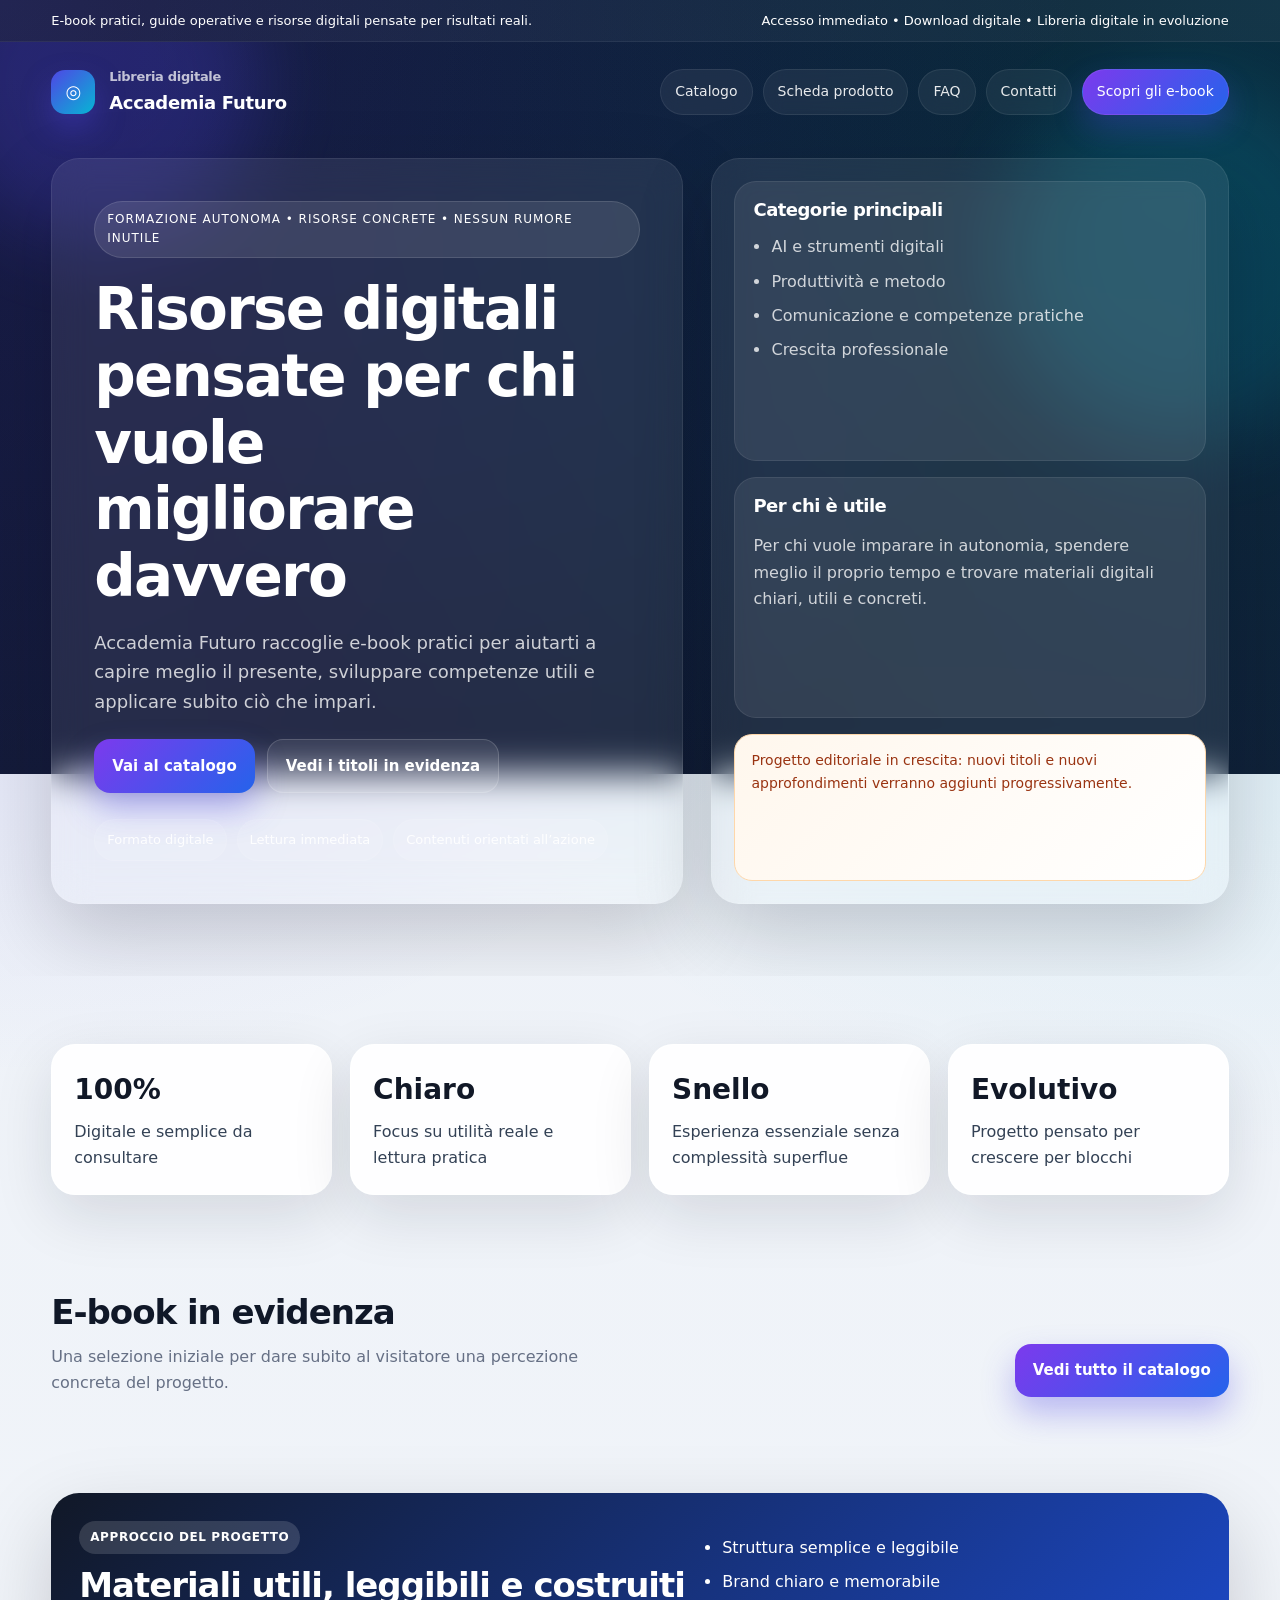
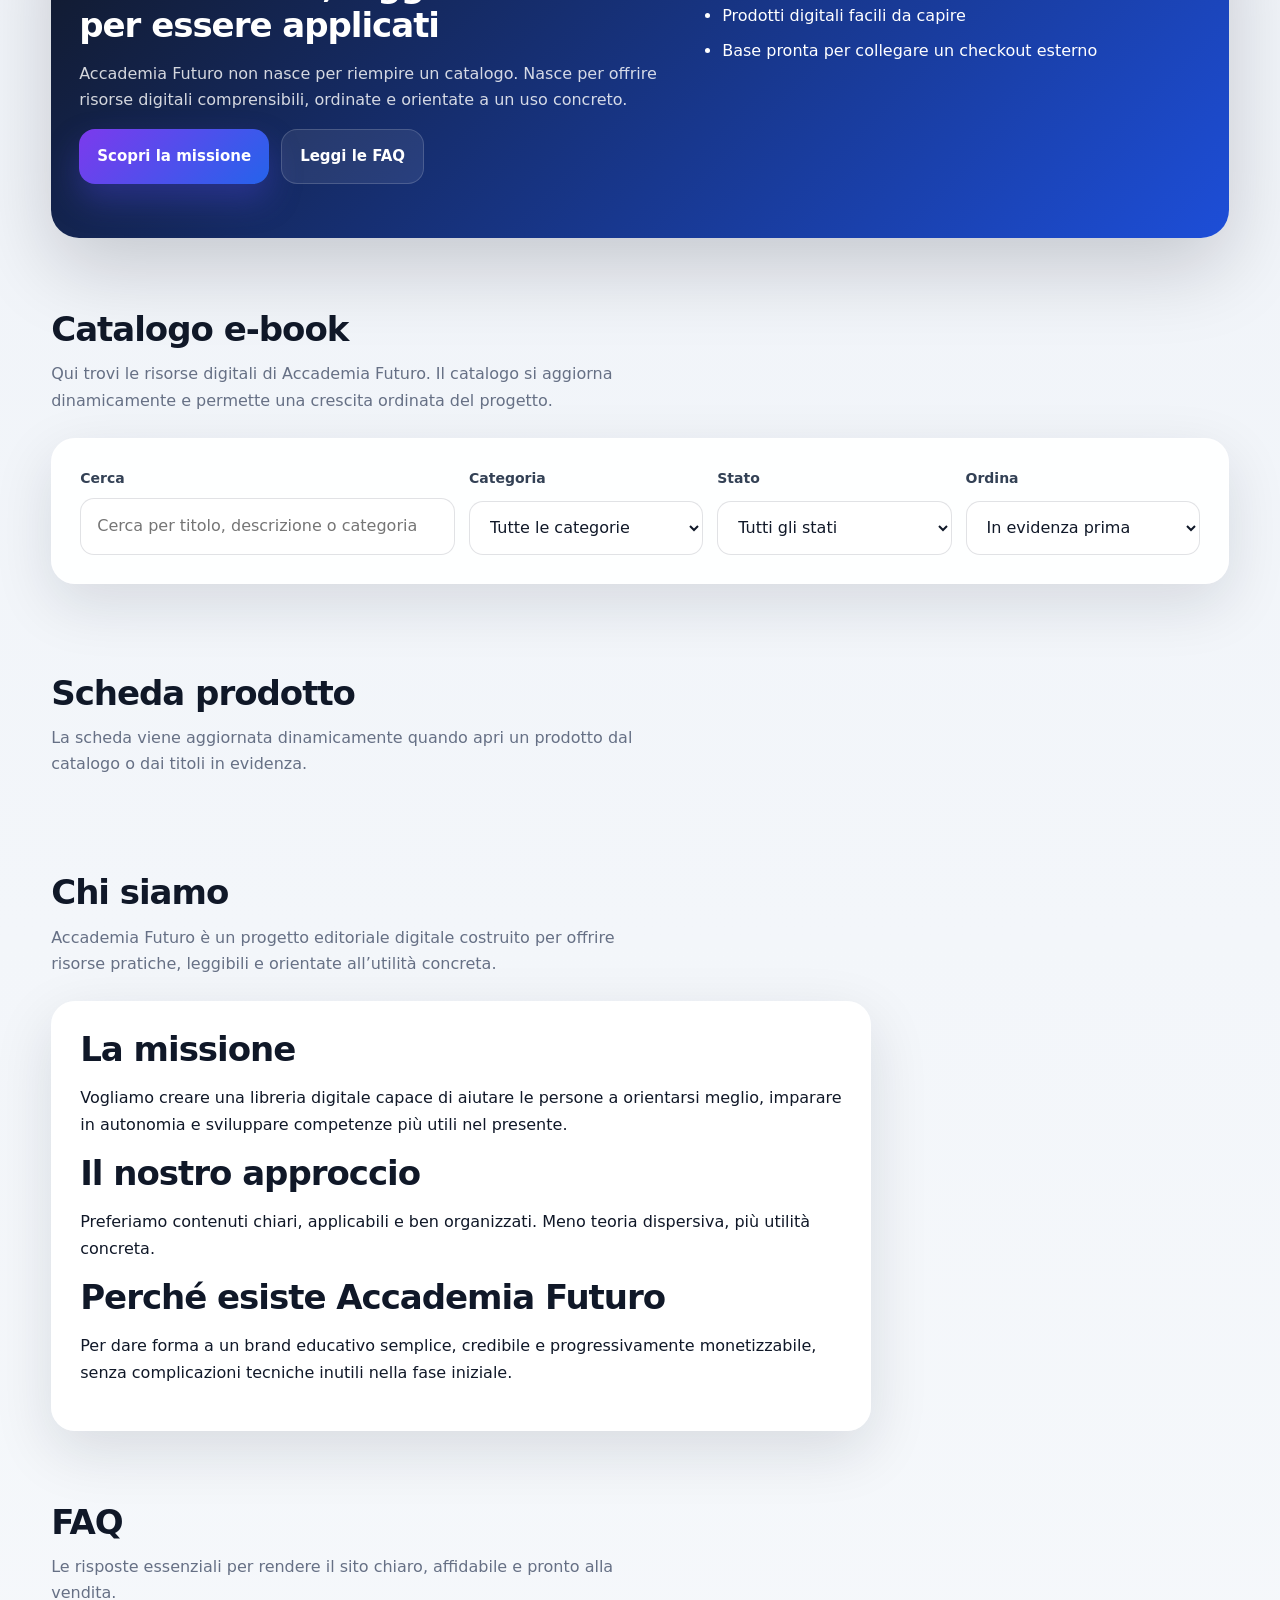
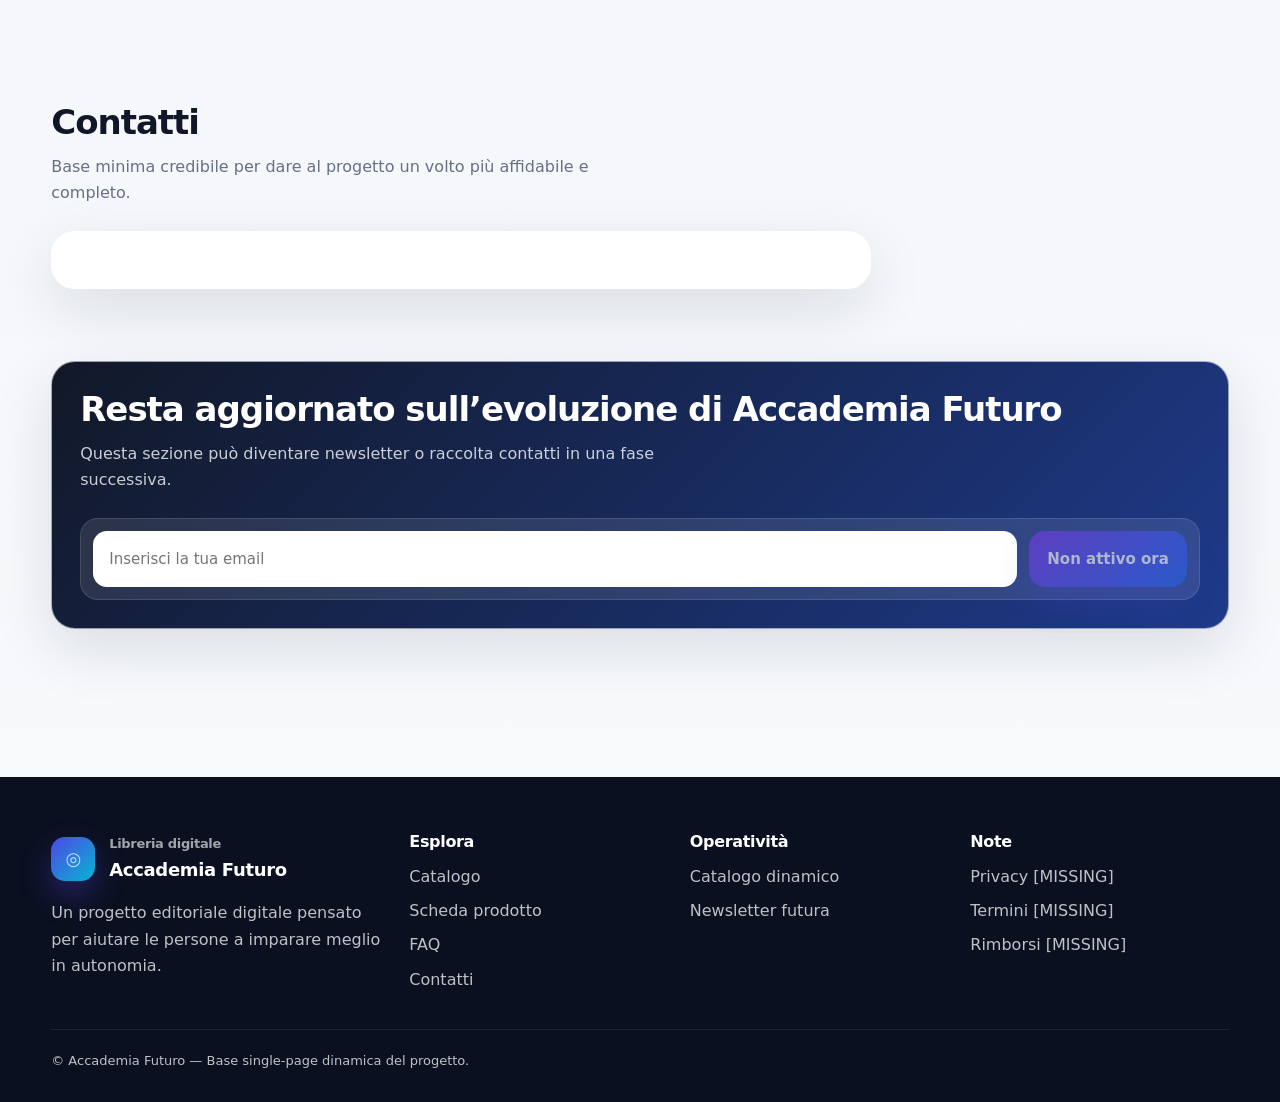
==== commit e3134c37: "Update index.html" ====
--- a/index.html
+++ b/index.html
@@ -14,7 +14,7 @@
   <div class="topbar">
     <div class="container topbar-inner">
       <div>E-book pratici, guide operative e risorse digitali pensate per risultati reali.</div>
-      <div>Accesso immediato • Download digitale • Single-page e-commerce</div>
+      <div>Accesso immediato • Download digitale • Libreria digitale in evoluzione</div>
     </div>
   </div>
 
@@ -75,8 +75,8 @@
             <ul class="mini-list" id="hero-categories">
               <li>AI e strumenti digitali</li>
               <li>Produttività e metodo</li>
+              <li>Comunicazione e competenze pratiche</li>
               <li>Crescita professionale</li>
-              <li>Comunicazione e competenze pratiche</li>
             </ul>
           </div>
 
@@ -84,12 +84,12 @@
             <h3>Per chi è utile</h3>
             <p>
               Per chi vuole imparare in autonomia, spendere meglio il proprio tempo
-              e trovare materiali digitali più chiari, utili e concreti.
+              e trovare materiali digitali chiari, utili e concreti.
             </p>
           </div>
 
           <div class="warn-box">
-            Nota: la gestione admin in questa versione è frontend-first. Le modifiche restano salvate solo nel browser usato, finché non colleghi una persistenza esterna.
+            Progetto editoriale in crescita: nuovi titoli e nuovi approfondimenti verranno aggiunti progressivamente.
           </div>
         </aside>
       </div>
@@ -154,7 +154,7 @@
               <li>Struttura semplice e leggibile</li>
               <li>Brand chiaro e memorabile</li>
               <li>Prodotti digitali facili da capire</li>
-              <li>Base pronta per collegare il checkout esterno</li>
+              <li>Base pronta per collegare un checkout esterno</li>
             </ul>
           </div>
         </div>
@@ -167,8 +167,8 @@
           <div>
             <h2>Catalogo e-book</h2>
             <p>
-              Qui trovi le risorse digitali di Accademia Futuro. Il catalogo è gestibile dallo stesso sito
-              tramite la vista admin e si aggiorna in tempo reale.
+              Qui trovi le risorse digitali di Accademia Futuro. Il catalogo si aggiorna dinamicamente
+              e permette una crescita ordinata del progetto.
             </p>
           </div>
         </div>
@@ -267,7 +267,7 @@
         <div class="section-head">
           <div>
             <h2>FAQ</h2>
-            <p>Le risposte essenziali per far sembrare il sito chiaro, affidabile e pronto alla vendita.</p>
+            <p>Le risposte essenziali per rendere il sito chiaro, affidabile e pronto alla vendita.</p>
           </div>
         </div>
 
@@ -294,7 +294,7 @@
           <div class="section-head">
             <div>
               <h2>Resta aggiornato sull’evoluzione di Accademia Futuro</h2>
-              <p>Questa sezione è pronta per diventare newsletter o raccolta contatti in una fase successiva.</p>
+              <p>Questa sezione può diventare newsletter o raccolta contatti in una fase successiva.</p>
             </div>
           </div>
 
@@ -306,14 +306,14 @@
       </div>
     </section>
 
-    <section class="section admin-section" id="admin">
-      <div class="container">
-        <div class="section-head">
-          <div>
-            <h2>Vista admin</h2>
+    <section class="section admin-section hidden" id="admin">
+      <div class="container">
+        <div class="section-head">
+          <div>
+            <h2>Area di gestione interna</h2>
             <p>
-              Gestione frontend-first di prodotti, email e controlli di coerenza. Non è una sicurezza reale:
-              serve come pannello operativo leggero dentro lo stesso sito.
+              Sezione interna per gestire contenuti, controllare la coerenza del catalogo
+              e preparare il collegamento ai checkout.
             </p>
           </div>
         </div>
@@ -331,7 +331,7 @@
                 <button class="btn btn-primary" type="submit">Sblocca admin</button>
               </form>
               <p class="micro-note">
-                Codice iniziale demo: <strong>[MISSING_ADMIN_CODE]</strong>. Sostituiscilo in `main.js` prima di pubblicare.
+                Accesso riservato alla gestione interna del sito.
               </p>
             </div>
 
--- a/assets/css/style.css
+++ b/assets/css/style.css
@@ -1093,3 +1093,6 @@
     align-items: flex-start;
   }
 }
+.admin-section {
+  display: none;
+}
